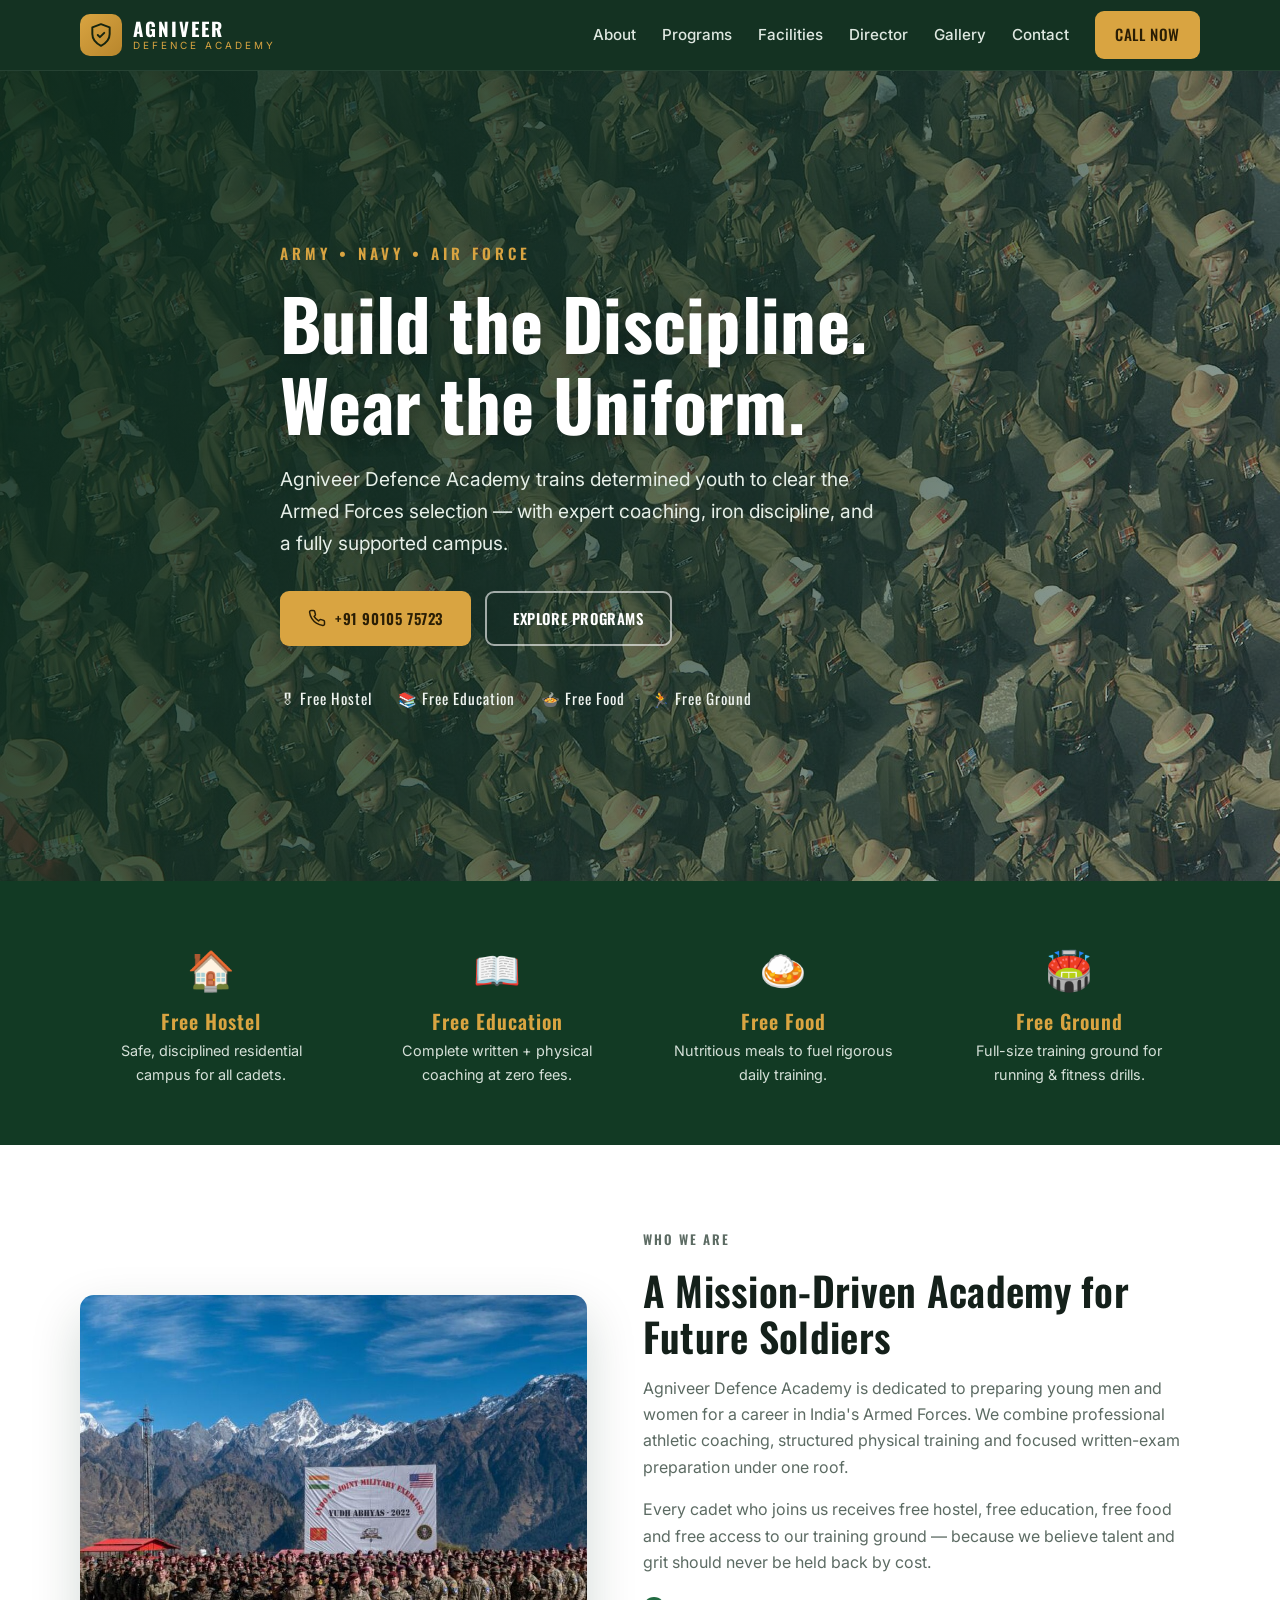
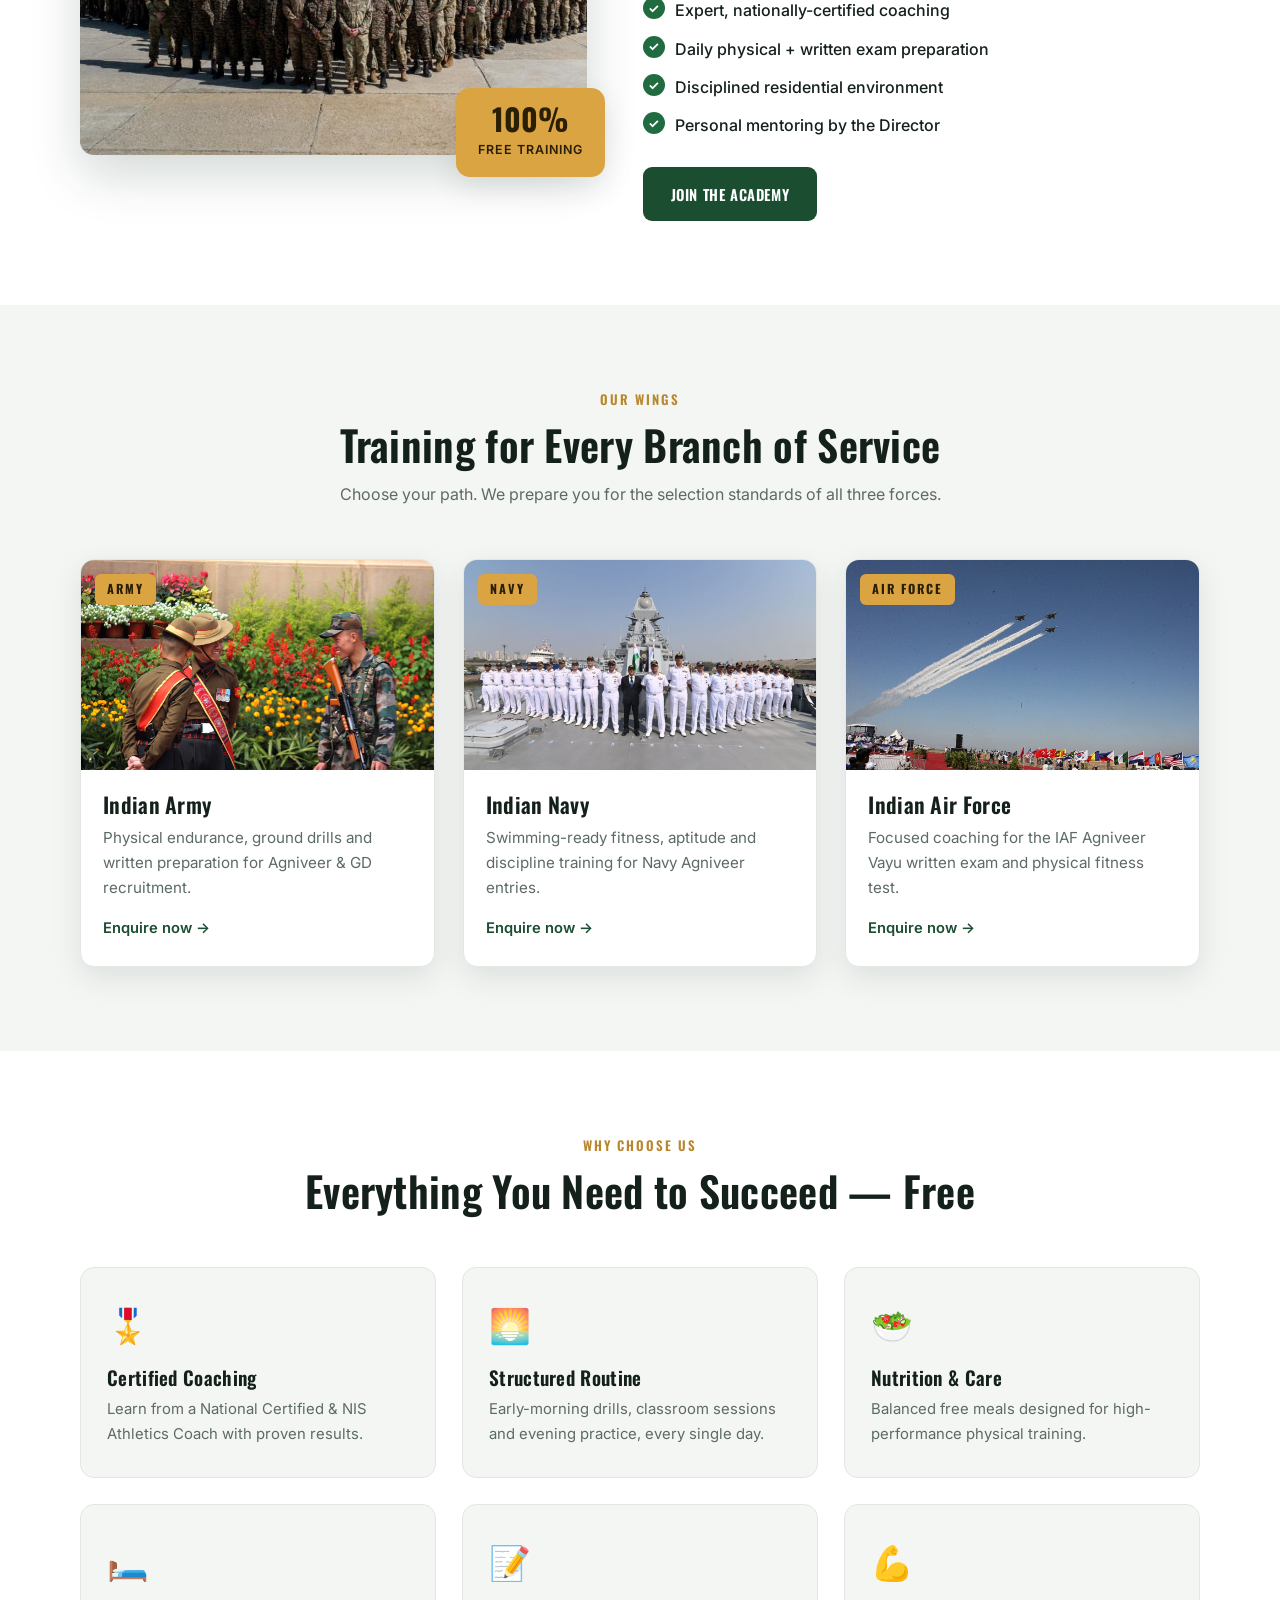
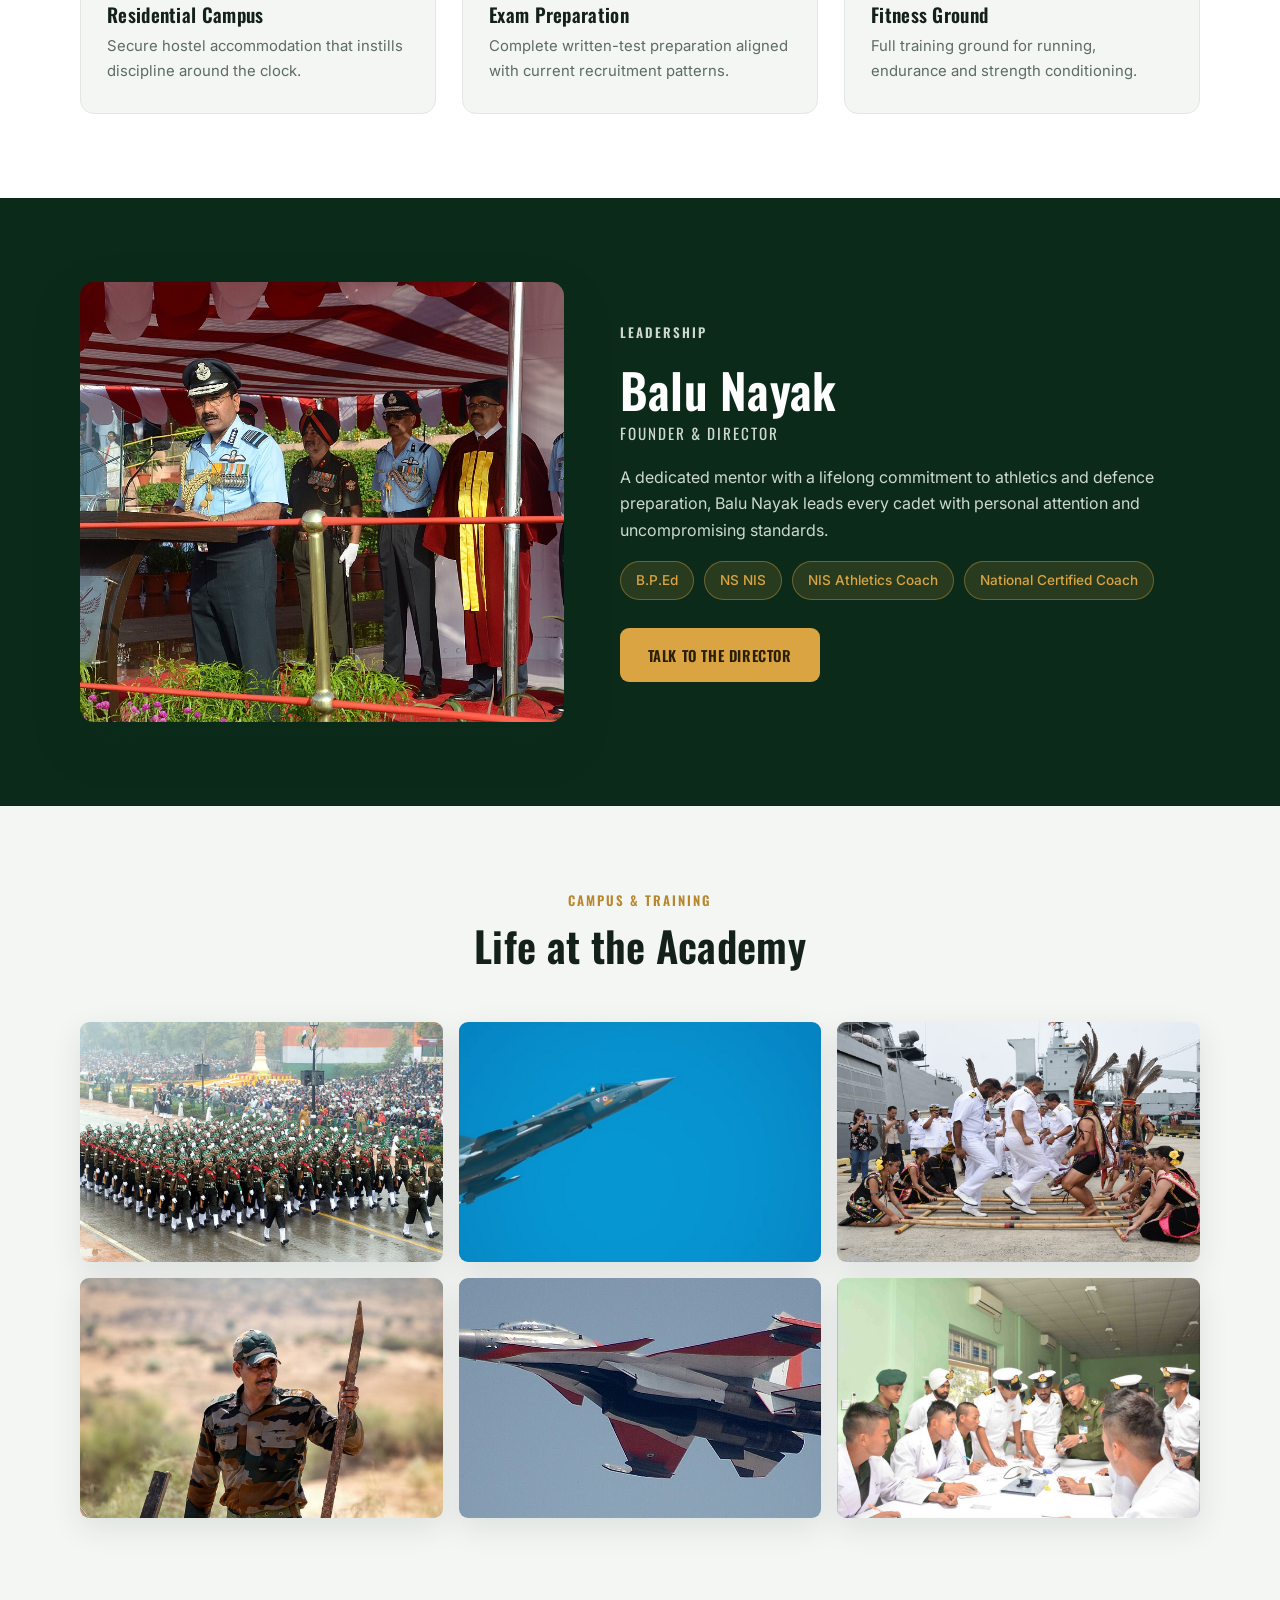
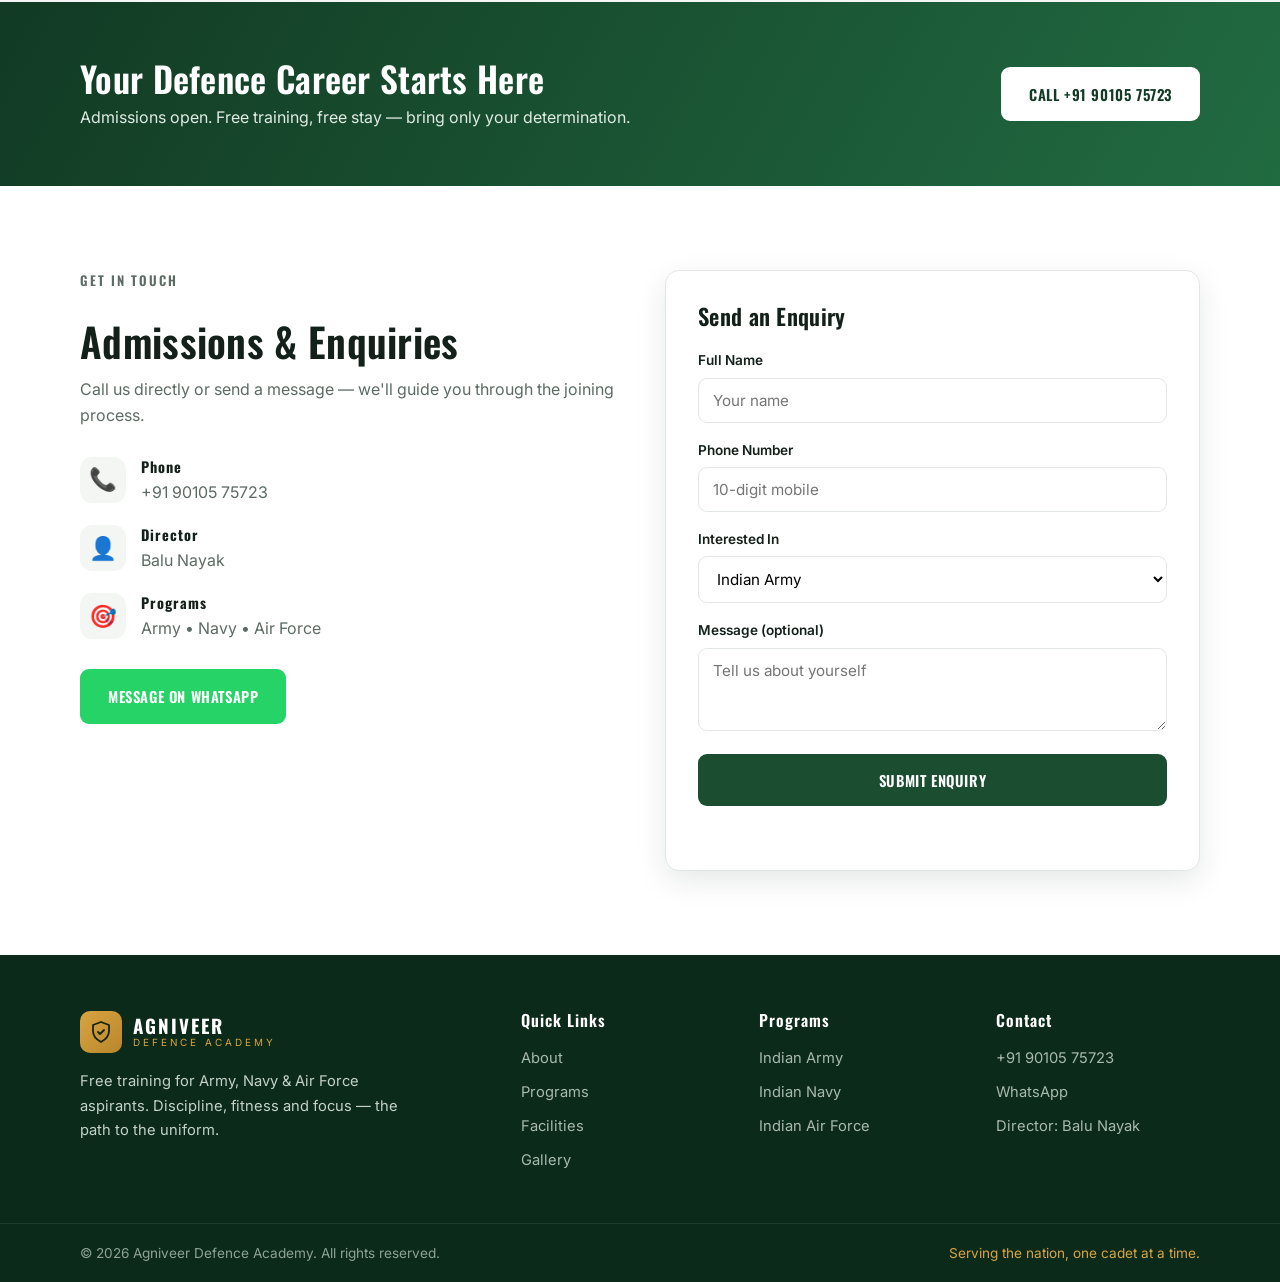
==== public/index.html @ 4fe963c6 "Configure Cloudflare Workers static assets Move site into public/ and add wrangler.jsonc so the Work" ====
<!DOCTYPE html>
<html lang="en">
<head>
  <meta charset="UTF-8" />
  <meta name="viewport" content="width=device-width, initial-scale=1.0" />
  <title>Agniveer Defence Academy | Army • Navy • Air Force Training</title>
  <meta name="description" content="Agniveer Defence Academy, led by Director Balu Nayak (B.P.Ed, NIS Athletics Coach). Free training for Army, Navy & Air Force with free hostel, free education, free food and free ground." />
  <meta name="theme-color" content="#0b2a1a" />
  <link rel="canonical" href="https://agniveersadda.com/" />

  <!-- Open Graph -->
  <meta property="og:title" content="Agniveer Defence Academy" />
  <meta property="og:description" content="Free training for Army, Navy & Air Force. Free hostel, education, food & ground." />
  <meta property="og:type" content="website" />
  <meta property="og:url" content="https://agniveersadda.com/" />
  <meta property="og:image" content="https://agniveersadda.com/images/hero.jpg" />

  <link rel="preconnect" href="https://fonts.googleapis.com" />
  <link rel="preconnect" href="https://fonts.gstatic.com" crossorigin />
  <link href="https://fonts.googleapis.com/css2?family=Oswald:wght@400;500;600;700&family=Inter:wght@400;500;600;700&display=swap" rel="stylesheet" />
  <link rel="stylesheet" href="css/styles.css" />
</head>
<body>

  <!-- ============ HEADER / NAV ============ -->
  <header class="site-header" id="top">
    <div class="container nav-wrap">
      <a href="#top" class="brand" aria-label="Agniveer Defence Academy home">
        <span class="brand-badge" aria-hidden="true">
          <svg viewBox="0 0 24 24" width="26" height="26" fill="none" stroke="currentColor" stroke-width="1.8" stroke-linecap="round" stroke-linejoin="round"><path d="M12 2 4 5v6c0 5 3.4 8.5 8 11 4.6-2.5 8-6 8-11V5l-8-3z"/><path d="m9 12 2 2 4-4"/></svg>
        </span>
        <span class="brand-text">
          <strong>AGNIVEER</strong>
          <small>DEFENCE ACADEMY</small>
        </span>
      </a>

      <nav class="main-nav" id="mainNav" aria-label="Primary">
        <a href="#about">About</a>
        <a href="#programs">Programs</a>
        <a href="#features">Facilities</a>
        <a href="#director">Director</a>
        <a href="#gallery">Gallery</a>
        <a href="#contact">Contact</a>
        <a href="tel:+919010575723" class="btn btn-call btn-sm">Call Now</a>
      </nav>

      <button class="nav-toggle" id="navToggle" aria-label="Open menu" aria-expanded="false" aria-controls="mainNav">
        <span></span><span></span><span></span>
      </button>
    </div>
  </header>

  <!-- ============ HERO ============ -->
  <section class="hero" id="hero">
    <div class="hero-overlay"></div>
    <div class="container hero-content">
      <p class="hero-eyebrow">Army • Navy • Air Force</p>
      <h1 class="hero-title">Build the Discipline.<br />Wear the Uniform.</h1>
      <p class="hero-sub">
        Agniveer Defence Academy trains determined youth to clear the Armed Forces
        selection — with expert coaching, iron discipline, and a fully supported campus.
      </p>

      <div class="hero-cta">
        <a href="tel:+919010575723" class="btn btn-call">
          <svg viewBox="0 0 24 24" width="18" height="18" fill="none" stroke="currentColor" stroke-width="2" stroke-linecap="round" stroke-linejoin="round"><path d="M22 16.92v3a2 2 0 0 1-2.18 2 19.79 19.79 0 0 1-8.63-3.07 19.5 19.5 0 0 1-6-6 19.79 19.79 0 0 1-3.07-8.67A2 2 0 0 1 4.11 2h3a2 2 0 0 1 2 1.72c.13.96.36 1.9.7 2.81a2 2 0 0 1-.45 2.11L8.09 9.91a16 16 0 0 0 6 6l1.27-1.27a2 2 0 0 1 2.11-.45c.9.34 1.85.57 2.81.7A2 2 0 0 1 22 16.92z"/></svg>
          +91 90105 75723
        </a>
        <a href="#programs" class="btn btn-ghost">Explore Programs</a>
      </div>

      <div class="hero-strip">
        <span>🎖 Free Hostel</span>
        <span>📚 Free Education</span>
        <span>🍲 Free Food</span>
        <span>🏃 Free Ground</span>
      </div>
    </div>
  </section>

  <!-- ============ FREE FEATURES BANNER ============ -->
  <section class="freebar" aria-label="Facilities provided free of cost">
    <div class="container freebar-grid">
      <div class="free-item">
        <div class="free-ico">🏠</div>
        <h3>Free Hostel</h3>
        <p>Safe, disciplined residential campus for all cadets.</p>
      </div>
      <div class="free-item">
        <div class="free-ico">📖</div>
        <h3>Free Education</h3>
        <p>Complete written + physical coaching at zero fees.</p>
      </div>
      <div class="free-item">
        <div class="free-ico">🍛</div>
        <h3>Free Food</h3>
        <p>Nutritious meals to fuel rigorous daily training.</p>
      </div>
      <div class="free-item">
        <div class="free-ico">🏟️</div>
        <h3>Free Ground</h3>
        <p>Full-size training ground for running & fitness drills.</p>
      </div>
    </div>
  </section>

  <!-- ============ ABOUT ============ -->
  <section class="section" id="about">
    <div class="container about-grid">
      <div class="about-media">
        <img
          src="images/about.jpg"
          alt="Soldiers standing together during a joint training exercise"
          loading="lazy" />
        <div class="about-badge">
          <strong>100%</strong>
          <span>Free Training</span>
        </div>
      </div>
      <div class="about-text">
        <p class="eyebrow">Who We Are</p>
        <h2>A Mission-Driven Academy for Future Soldiers</h2>
        <p>
          Agniveer Defence Academy is dedicated to preparing young men and women for a
          career in India's Armed Forces. We combine professional athletic coaching,
          structured physical training and focused written-exam preparation under one roof.
        </p>
        <p>
          Every cadet who joins us receives free hostel, free education, free food and free
          access to our training ground — because we believe talent and grit should never be
          held back by cost.
        </p>
        <ul class="check-list">
          <li>Expert, nationally-certified coaching</li>
          <li>Daily physical + written exam preparation</li>
          <li>Disciplined residential environment</li>
          <li>Personal mentoring by the Director</li>
        </ul>
        <a href="#contact" class="btn btn-primary">Join the Academy</a>
      </div>
    </div>
  </section>

  <!-- ============ PROGRAMS ============ -->
  <section class="section section-alt" id="programs">
    <div class="container">
      <div class="section-head">
        <p class="eyebrow">Our Wings</p>
        <h2>Training for Every Branch of Service</h2>
        <p class="section-lead">Choose your path. We prepare you for the selection standards of all three forces.</p>
      </div>

      <div class="program-grid">
        <article class="program-card">
          <div class="program-img">
            <img src="images/army.jpg" alt="Indian Army soldiers at India Gate" loading="lazy" />
            <span class="program-tag">ARMY</span>
          </div>
          <div class="program-body">
            <h3>Indian Army</h3>
            <p>Physical endurance, ground drills and written preparation for Agniveer & GD recruitment.</p>
            <a href="#contact" class="link-arrow">Enquire now →</a>
          </div>
        </article>

        <article class="program-card">
          <div class="program-img">
            <img src="images/navy.jpg" alt="Indian Navy warship INS Mormugao" loading="lazy" />
            <span class="program-tag">NAVY</span>
          </div>
          <div class="program-body">
            <h3>Indian Navy</h3>
            <p>Swimming-ready fitness, aptitude and discipline training for Navy Agniveer entries.</p>
            <a href="#contact" class="link-arrow">Enquire now →</a>
          </div>
        </article>

        <article class="program-card">
          <div class="program-img">
            <img src="images/airforce.jpg" alt="Indian Air Force Su-30MKI fighter jet" loading="lazy" />
            <span class="program-tag">AIR FORCE</span>
          </div>
          <div class="program-body">
            <h3>Indian Air Force</h3>
            <p>Focused coaching for the IAF Agniveer Vayu written exam and physical fitness test.</p>
            <a href="#contact" class="link-arrow">Enquire now →</a>
          </div>
        </article>
      </div>
    </div>
  </section>

  <!-- ============ FEATURES / WHY US ============ -->
  <section class="section" id="features">
    <div class="container">
      <div class="section-head">
        <p class="eyebrow">Why Choose Us</p>
        <h2>Everything You Need to Succeed — Free</h2>
      </div>

      <div class="feature-grid">
        <div class="feature">
          <div class="feature-ico">🎖️</div>
          <h3>Certified Coaching</h3>
          <p>Learn from a National Certified & NIS Athletics Coach with proven results.</p>
        </div>
        <div class="feature">
          <div class="feature-ico">🌅</div>
          <h3>Structured Routine</h3>
          <p>Early-morning drills, classroom sessions and evening practice, every single day.</p>
        </div>
        <div class="feature">
          <div class="feature-ico">🥗</div>
          <h3>Nutrition & Care</h3>
          <p>Balanced free meals designed for high-performance physical training.</p>
        </div>
        <div class="feature">
          <div class="feature-ico">🛏️</div>
          <h3>Residential Campus</h3>
          <p>Secure hostel accommodation that instills discipline around the clock.</p>
        </div>
        <div class="feature">
          <div class="feature-ico">📝</div>
          <h3>Exam Preparation</h3>
          <p>Complete written-test preparation aligned with current recruitment patterns.</p>
        </div>
        <div class="feature">
          <div class="feature-ico">💪</div>
          <h3>Fitness Ground</h3>
          <p>Full training ground for running, endurance and strength conditioning.</p>
        </div>
      </div>
    </div>
  </section>

  <!-- ============ DIRECTOR ============ -->
  <section class="section section-dark" id="director">
    <div class="container director-grid">
      <div class="director-media">
        <img src="images/director.jpg" alt="Passing out parade at the National Defence Academy" loading="lazy" />
      </div>
      <div class="director-text">
        <p class="eyebrow eyebrow-light">Leadership</p>
        <h2>Balu Nayak</h2>
        <p class="director-role">Founder &amp; Director</p>
        <p>
          A dedicated mentor with a lifelong commitment to athletics and defence
          preparation, Balu Nayak leads every cadet with personal attention and
          uncompromising standards.
        </p>
        <div class="qual-tags">
          <span>B.P.Ed</span>
          <span>NS NIS</span>
          <span>NIS Athletics Coach</span>
          <span>National Certified Coach</span>
        </div>
        <a href="tel:+919010575723" class="btn btn-call">Talk to the Director</a>
      </div>
    </div>
  </section>

  <!-- ============ GALLERY ============ -->
  <section class="section section-alt" id="gallery">
    <div class="container">
      <div class="section-head">
        <p class="eyebrow">Campus &amp; Training</p>
        <h2>Life at the Academy</h2>
      </div>
      <div class="gallery-grid">
        <img src="images/g1.jpg" alt="Republic Day parade marching contingent" loading="lazy" />
        <img src="images/g2.jpg" alt="HAL Tejas fighter aircraft in flight" loading="lazy" />
        <img src="images/g3.jpg" alt="Indian Navy ships at sea" loading="lazy" />
        <img src="images/g4.jpg" alt="Soldiers during a joint aviation training exercise" loading="lazy" />
        <img src="images/g5.jpg" alt="Su-30 MKI performing at an air show" loading="lazy" />
        <img src="images/g6.jpg" alt="Cadets of the Indian Naval Academy" loading="lazy" />
      </div>
    </div>
  </section>

  <!-- ============ CTA STRIP ============ -->
  <section class="cta-strip">
    <div class="container cta-inner">
      <div>
        <h2>Your Defence Career Starts Here</h2>
        <p>Admissions open. Free training, free stay — bring only your determination.</p>
      </div>
      <a href="tel:+919010575723" class="btn btn-light">Call +91 90105 75723</a>
    </div>
  </section>

  <!-- ============ CONTACT ============ -->
  <section class="section" id="contact">
    <div class="container contact-grid">
      <div class="contact-info">
        <p class="eyebrow">Get in Touch</p>
        <h2>Admissions &amp; Enquiries</h2>
        <p>Call us directly or send a message — we'll guide you through the joining process.</p>

        <ul class="contact-list">
          <li>
            <span class="ci-ico" aria-hidden="true">📞</span>
            <div>
              <strong>Phone</strong>
              <a href="tel:+919010575723">+91 90105 75723</a>
            </div>
          </li>
          <li>
            <span class="ci-ico" aria-hidden="true">👤</span>
            <div>
              <strong>Director</strong>
              <span>Balu Nayak</span>
            </div>
          </li>
          <li>
            <span class="ci-ico" aria-hidden="true">🎯</span>
            <div>
              <strong>Programs</strong>
              <span>Army &bull; Navy &bull; Air Force</span>
            </div>
          </li>
        </ul>

        <a href="https://wa.me/919010575723" class="btn btn-whatsapp" target="_blank" rel="noopener">
          Message on WhatsApp
        </a>
      </div>

      <form class="contact-form" id="enquiryForm" novalidate>
        <h3>Send an Enquiry</h3>
        <div class="field">
          <label for="name">Full Name</label>
          <input type="text" id="name" name="name" placeholder="Your name" required />
        </div>
        <div class="field">
          <label for="phone">Phone Number</label>
          <input type="tel" id="phone" name="phone" placeholder="10-digit mobile" required />
        </div>
        <div class="field">
          <label for="branch">Interested In</label>
          <select id="branch" name="branch">
            <option value="Army">Indian Army</option>
            <option value="Navy">Indian Navy</option>
            <option value="Air Force">Indian Air Force</option>
            <option value="Not sure">Not sure yet</option>
          </select>
        </div>
        <div class="field">
          <label for="message">Message (optional)</label>
          <textarea id="message" name="message" rows="3" placeholder="Tell us about yourself"></textarea>
        </div>
        <button type="submit" class="btn btn-primary btn-block">Submit Enquiry</button>
        <p class="form-note" id="formNote" role="status"></p>
      </form>
    </div>
  </section>

  <!-- ============ FOOTER ============ -->
  <footer class="site-footer">
    <div class="container footer-grid">
      <div class="footer-brand">
        <div class="brand">
          <span class="brand-badge" aria-hidden="true">
            <svg viewBox="0 0 24 24" width="24" height="24" fill="none" stroke="currentColor" stroke-width="1.8" stroke-linecap="round" stroke-linejoin="round"><path d="M12 2 4 5v6c0 5 3.4 8.5 8 11 4.6-2.5 8-6 8-11V5l-8-3z"/><path d="m9 12 2 2 4-4"/></svg>
          </span>
          <span class="brand-text">
            <strong>AGNIVEER</strong>
            <small>DEFENCE ACADEMY</small>
          </span>
        </div>
        <p>Free training for Army, Navy &amp; Air Force aspirants. Discipline, fitness and focus — the path to the uniform.</p>
      </div>

      <div class="footer-col">
        <h4>Quick Links</h4>
        <a href="#about">About</a>
        <a href="#programs">Programs</a>
        <a href="#features">Facilities</a>
        <a href="#gallery">Gallery</a>
      </div>

      <div class="footer-col">
        <h4>Programs</h4>
        <a href="#programs">Indian Army</a>
        <a href="#programs">Indian Navy</a>
        <a href="#programs">Indian Air Force</a>
      </div>

      <div class="footer-col">
        <h4>Contact</h4>
        <a href="tel:+919010575723">+91 90105 75723</a>
        <a href="https://wa.me/919010575723" target="_blank" rel="noopener">WhatsApp</a>
        <span>Director: Balu Nayak</span>
      </div>
    </div>
    <div class="footer-bottom">
      <div class="container">
        <p>&copy; <span id="year"></span> Agniveer Defence Academy. All rights reserved.</p>
        <p class="footer-credit">Serving the nation, one cadet at a time.</p>
      </div>
    </div>
  </footer>

  <!-- Floating call button (mobile) -->
  <a href="tel:+919010575723" class="fab-call" aria-label="Call the academy">
    <svg viewBox="0 0 24 24" width="24" height="24" fill="none" stroke="currentColor" stroke-width="2" stroke-linecap="round" stroke-linejoin="round"><path d="M22 16.92v3a2 2 0 0 1-2.18 2 19.79 19.79 0 0 1-8.63-3.07 19.5 19.5 0 0 1-6-6 19.79 19.79 0 0 1-3.07-8.67A2 2 0 0 1 4.11 2h3a2 2 0 0 1 2 1.72c.13.96.36 1.9.7 2.81a2 2 0 0 1-.45 2.11L8.09 9.91a16 16 0 0 0 6 6l1.27-1.27a2 2 0 0 1 2.11-.45c.9.34 1.85.57 2.81.7A2 2 0 0 1 22 16.92z"/></svg>
  </a>

  <script src="js/main.js"></script>
</body>
</html>
---- public/css/styles.css ----
/* ===================================================================
   Agniveer Defence Academy — Stylesheet
   Palette: military green, deep navy, gold accent
   =================================================================== */

:root {
  --green-900: #0b2a1a;
  --green-800: #123a24;
  --green-700: #1b4d31;
  --green-600: #216b41;
  --gold: #d9a441;
  --gold-dark: #b8862c;
  --ink: #14201a;
  --muted: #5c6b63;
  --bg: #ffffff;
  --bg-alt: #f4f6f4;
  --line: #e2e7e3;
  --white: #ffffff;
  --whatsapp: #25d366;
  --radius: 14px;
  --radius-sm: 9px;
  --shadow: 0 10px 30px rgba(11, 42, 26, 0.10);
  --shadow-lg: 0 20px 50px rgba(11, 42, 26, 0.18);
  --maxw: 1160px;
  --font-head: "Oswald", "Arial Narrow", sans-serif;
  --font-body: "Inter", system-ui, -apple-system, sans-serif;
}

* { margin: 0; padding: 0; box-sizing: border-box; }

html { scroll-behavior: smooth; scroll-padding-top: 78px; }

body {
  font-family: var(--font-body);
  color: var(--ink);
  background: var(--bg);
  line-height: 1.65;
  -webkit-font-smoothing: antialiased;
}

img { max-width: 100%; display: block; }
a { text-decoration: none; color: inherit; }
ul { list-style: none; }

.container {
  width: 100%;
  max-width: var(--maxw);
  margin: 0 auto;
  padding: 0 20px;
}

h1, h2, h3, h4 { font-family: var(--font-head); font-weight: 600; line-height: 1.15; letter-spacing: .3px; }

.eyebrow {
  font-family: var(--font-head);
  text-transform: uppercase;
  letter-spacing: 2px;
  font-size: .82rem;
  font-weight: 600;
  color: var(--gold-dark);
  margin-bottom: 10px;
}
.eyebrow-light { color: var(--gold); }

.section { padding: 84px 0; }
.section-alt { background: var(--bg-alt); }
.section-dark { background: var(--green-900); color: #e8efe9; }

.section-head { text-align: center; max-width: 680px; margin: 0 auto 52px; }
.section-head h2 { font-size: clamp(1.8rem, 4vw, 2.6rem); }
.section-lead { color: var(--muted); margin-top: 12px; }

/* ---------- Buttons ---------- */
.btn {
  display: inline-flex;
  align-items: center;
  gap: 9px;
  font-family: var(--font-head);
  font-weight: 600;
  letter-spacing: .6px;
  text-transform: uppercase;
  font-size: .92rem;
  padding: 13px 26px;
  border-radius: var(--radius-sm);
  border: 2px solid transparent;
  cursor: pointer;
  transition: transform .15s ease, box-shadow .2s ease, background .2s ease, color .2s ease;
}
.btn:hover { transform: translateY(-2px); }
.btn-sm { padding: 9px 18px; font-size: .82rem; }
.btn-block { width: 100%; justify-content: center; }

.btn-primary { background: var(--green-700); color: #fff; }
.btn-primary:hover { background: var(--green-800); box-shadow: var(--shadow); }

.btn-call { background: var(--gold); color: #2a1e05; }
.btn-call:hover { background: var(--gold-dark); color: #fff; box-shadow: var(--shadow); }

.btn-ghost { background: transparent; color: #fff; border-color: rgba(255,255,255,.6); }
.btn-ghost:hover { background: rgba(255,255,255,.12); border-color: #fff; }

.btn-light { background: #fff; color: var(--green-800); }
.btn-light:hover { box-shadow: var(--shadow-lg); }

.btn-whatsapp { background: var(--whatsapp); color: #fff; }
.btn-whatsapp:hover { background: #1eb857; box-shadow: var(--shadow); }

/* ---------- Header / Nav ---------- */
.site-header {
  position: sticky; top: 0; z-index: 100;
  background: rgba(11, 42, 26, .96);
  backdrop-filter: blur(8px);
  border-bottom: 1px solid rgba(255,255,255,.08);
}
.nav-wrap { display: flex; align-items: center; justify-content: space-between; height: 70px; }

.brand { display: flex; align-items: center; gap: 11px; color: #fff; }
.brand-badge {
  display: grid; place-items: center;
  width: 42px; height: 42px; border-radius: 10px;
  background: linear-gradient(135deg, var(--gold), var(--gold-dark));
  color: #16240f;
}
.brand-text { display: flex; flex-direction: column; line-height: 1; }
.brand-text strong { font-family: var(--font-head); font-size: 1.18rem; letter-spacing: 2px; }
.brand-text small { font-size: .62rem; letter-spacing: 3px; color: var(--gold); margin-top: 3px; }

.main-nav { display: flex; align-items: center; gap: 26px; }
.main-nav a { color: #dfe8e1; font-size: .95rem; font-weight: 500; transition: color .2s; }
.main-nav a:hover { color: var(--gold); }
.main-nav a.btn { color: #2a1e05; }
.main-nav a.btn:hover { color: #fff; }

.nav-toggle { display: none; flex-direction: column; gap: 5px; background: none; border: 0; cursor: pointer; padding: 8px; }
.nav-toggle span { width: 26px; height: 3px; background: #fff; border-radius: 3px; transition: .3s; }
.nav-toggle[aria-expanded="true"] span:nth-child(1) { transform: translateY(8px) rotate(45deg); }
.nav-toggle[aria-expanded="true"] span:nth-child(2) { opacity: 0; }
.nav-toggle[aria-expanded="true"] span:nth-child(3) { transform: translateY(-8px) rotate(-45deg); }

/* ---------- Hero ---------- */
.hero {
  position: relative;
  min-height: 90vh;
  display: flex;
  align-items: center;
  background: url("../images/hero.jpg") center/cover no-repeat;
  color: #fff;
}
.hero-overlay {
  position: absolute; inset: 0;
  background: linear-gradient(120deg, rgba(11,42,26,.92) 0%, rgba(11,42,26,.72) 45%, rgba(11,42,26,.35) 100%);
}
.hero-content { position: relative; z-index: 2; max-width: 760px; padding: 60px 20px; }
.hero-eyebrow {
  font-family: var(--font-head); text-transform: uppercase; letter-spacing: 4px;
  color: var(--gold); font-weight: 600; margin-bottom: 16px; font-size: .95rem;
}
.hero-title { font-size: clamp(2.4rem, 6vw, 4.4rem); font-weight: 700; text-shadow: 0 2px 20px rgba(0,0,0,.3); }
.hero-sub { font-size: clamp(1rem, 2vw, 1.2rem); max-width: 600px; margin: 20px 0 32px; color: #e6efe8; }
.hero-cta { display: flex; flex-wrap: wrap; gap: 14px; margin-bottom: 40px; }
.hero-strip { display: flex; flex-wrap: wrap; gap: 12px 26px; font-family: var(--font-head); letter-spacing: 1px; font-size: .95rem; color: #f0f5f1; }
.hero-strip span { display: inline-flex; align-items: center; gap: 6px; }

/* ---------- Free features bar ---------- */
.freebar { background: var(--green-800); color: #fff; padding: 46px 0; }
.freebar-grid { display: grid; grid-template-columns: repeat(4, 1fr); gap: 24px; }
.free-item { text-align: center; padding: 12px; }
.free-ico { font-size: 2.4rem; margin-bottom: 8px; }
.free-item h3 { font-size: 1.25rem; color: var(--gold); margin-bottom: 6px; letter-spacing: 1px; }
.free-item p { font-size: .9rem; color: #d5e0d8; }

/* ---------- About ---------- */
.about-grid { display: grid; grid-template-columns: 1fr 1.1fr; gap: 56px; align-items: center; }
.about-media { position: relative; }
.about-media img { border-radius: var(--radius); box-shadow: var(--shadow-lg); height: 460px; width: 100%; object-fit: cover; }
.about-badge {
  position: absolute; bottom: -22px; right: -18px;
  background: var(--gold); color: #2a1e05;
  border-radius: var(--radius); padding: 16px 22px; text-align: center;
  box-shadow: var(--shadow);
}
.about-badge strong { font-family: var(--font-head); font-size: 1.9rem; display: block; line-height: 1; }
.about-badge span { font-size: .78rem; text-transform: uppercase; letter-spacing: 1px; font-weight: 600; }
.about-text h2 { font-size: clamp(1.8rem, 4vw, 2.5rem); margin-bottom: 16px; }
.about-text p { color: var(--muted); margin-bottom: 16px; }
.check-list { margin: 22px 0 28px; display: grid; gap: 12px; }
.check-list li { position: relative; padding-left: 32px; font-weight: 500; color: var(--ink); }
.check-list li::before {
  content: "✓"; position: absolute; left: 0; top: 0;
  width: 22px; height: 22px; border-radius: 50%;
  background: var(--green-600); color: #fff; font-size: .8rem;
  display: grid; place-items: center; font-weight: 700;
}

/* ---------- Programs ---------- */
.program-grid { display: grid; grid-template-columns: repeat(3, 1fr); gap: 28px; }
.program-card {
  background: #fff; border-radius: var(--radius); overflow: hidden;
  box-shadow: var(--shadow); border: 1px solid var(--line);
  transition: transform .2s ease, box-shadow .2s ease;
}
.program-card:hover { transform: translateY(-6px); box-shadow: var(--shadow-lg); }
.program-img { position: relative; height: 210px; overflow: hidden; }
.program-img img { width: 100%; height: 100%; object-fit: cover; transition: transform .5s ease; }
.program-card:hover .program-img img { transform: scale(1.07); }
.program-tag {
  position: absolute; top: 14px; left: 14px;
  background: var(--gold); color: #2a1e05;
  font-family: var(--font-head); font-weight: 700; letter-spacing: 2px;
  font-size: .78rem; padding: 5px 12px; border-radius: 6px;
}
.program-body { padding: 22px 22px 26px; }
.program-body h3 { font-size: 1.35rem; margin-bottom: 8px; }
.program-body p { color: var(--muted); font-size: .95rem; margin-bottom: 14px; }
.link-arrow { color: var(--green-700); font-weight: 600; font-size: .92rem; }
.link-arrow:hover { color: var(--gold-dark); }

/* ---------- Features ---------- */
.feature-grid { display: grid; grid-template-columns: repeat(3, 1fr); gap: 26px; }
.feature {
  background: var(--bg-alt); border: 1px solid var(--line);
  border-radius: var(--radius); padding: 30px 26px;
  transition: transform .2s ease, box-shadow .2s ease;
}
.feature:hover { transform: translateY(-4px); box-shadow: var(--shadow); background: #fff; }
.feature-ico { font-size: 2.1rem; margin-bottom: 14px; }
.feature h3 { font-size: 1.2rem; margin-bottom: 8px; }
.feature p { color: var(--muted); font-size: .93rem; }

/* ---------- Director ---------- */
.director-grid { display: grid; grid-template-columns: 1fr 1.2fr; gap: 56px; align-items: center; }
.director-media img { border-radius: var(--radius); height: 440px; width: 100%; object-fit: cover; box-shadow: var(--shadow-lg); }
.director-text h2 { font-size: clamp(2rem, 5vw, 3rem); color: #fff; }
.director-role { color: var(--gold); font-family: var(--font-head); letter-spacing: 2px; text-transform: uppercase; margin: 4px 0 18px; font-size: .95rem; }
.director-text p { color: #cdd9d0; margin-bottom: 18px; }
.qual-tags { display: flex; flex-wrap: wrap; gap: 10px; margin-bottom: 28px; }
.qual-tags span {
  background: rgba(217,164,65,.14); color: var(--gold);
  border: 1px solid rgba(217,164,65,.4);
  padding: 7px 15px; border-radius: 30px; font-size: .85rem; font-weight: 500;
}

/* ---------- Gallery ---------- */
.gallery-grid { display: grid; grid-template-columns: repeat(3, 1fr); gap: 16px; }
.gallery-grid img {
  width: 100%; height: 240px; object-fit: cover;
  border-radius: var(--radius-sm); box-shadow: var(--shadow);
  transition: transform .3s ease, filter .3s ease; filter: saturate(.95);
}
.gallery-grid img:hover { transform: scale(1.02); filter: saturate(1.1); }

/* ---------- CTA strip ---------- */
.cta-strip { background: linear-gradient(120deg, var(--green-800), var(--green-600)); color: #fff; padding: 56px 0; }
.cta-inner { display: flex; align-items: center; justify-content: space-between; gap: 30px; flex-wrap: wrap; }
.cta-inner h2 { font-size: clamp(1.6rem, 3.5vw, 2.2rem); }
.cta-inner p { color: #e0ebe3; margin-top: 6px; }

/* ---------- Contact ---------- */
.contact-grid { display: grid; grid-template-columns: 1fr 1fr; gap: 50px; align-items: start; }
.contact-info h2 { font-size: clamp(1.8rem, 4vw, 2.5rem); margin-bottom: 12px; }
.contact-info > p { color: var(--muted); margin-bottom: 26px; }
.contact-list { display: grid; gap: 18px; margin-bottom: 28px; }
.contact-list li { display: flex; align-items: center; gap: 15px; }
.ci-ico { font-size: 1.4rem; width: 46px; height: 46px; display: grid; place-items: center; background: var(--bg-alt); border-radius: 12px; }
.contact-list strong { display: block; font-family: var(--font-head); letter-spacing: 1px; font-size: .9rem; }
.contact-list a, .contact-list span { color: var(--muted); }
.contact-list a:hover { color: var(--green-700); }

.contact-form {
  background: #fff; border: 1px solid var(--line);
  border-radius: var(--radius); padding: 32px; box-shadow: var(--shadow);
}
.contact-form h3 { font-size: 1.4rem; margin-bottom: 20px; }
.field { margin-bottom: 16px; }
.field label { display: block; font-size: .85rem; font-weight: 600; margin-bottom: 6px; color: var(--ink); }
.field input, .field select, .field textarea {
  width: 100%; padding: 12px 14px; border: 1.5px solid var(--line);
  border-radius: var(--radius-sm); font-family: var(--font-body); font-size: .95rem;
  transition: border-color .2s, box-shadow .2s; background: #fff;
}
.field input:focus, .field select:focus, .field textarea:focus {
  outline: none; border-color: var(--green-600); box-shadow: 0 0 0 3px rgba(33,107,65,.12);
}
.field textarea { resize: vertical; }
.form-note { margin-top: 12px; font-size: .9rem; font-weight: 600; text-align: center; min-height: 20px; }
.form-note.ok { color: var(--green-600); }
.form-note.err { color: #c0392b; }

/* ---------- Footer ---------- */
.site-footer { background: var(--green-900); color: #c4d1c8; }
.footer-grid { display: grid; grid-template-columns: 2fr 1fr 1fr 1fr; gap: 34px; padding: 56px 20px 40px; }
.footer-brand .brand { margin-bottom: 16px; }
.footer-brand p { font-size: .92rem; max-width: 320px; }
.footer-col h4 { color: #fff; font-size: 1rem; letter-spacing: 1px; margin-bottom: 16px; }
.footer-col a, .footer-col span { display: block; color: #a9b9ae; font-size: .92rem; margin-bottom: 10px; transition: color .2s; }
.footer-col a:hover { color: var(--gold); }
.footer-bottom { border-top: 1px solid rgba(255,255,255,.08); padding: 18px 0; }
.footer-bottom .container { display: flex; justify-content: space-between; flex-wrap: wrap; gap: 8px; }
.footer-bottom p { font-size: .85rem; color: #8ea294; }
.footer-credit { color: var(--gold) !important; }

/* ---------- Floating call button ---------- */
.fab-call {
  position: fixed; right: 18px; bottom: 18px; z-index: 90;
  width: 56px; height: 56px; border-radius: 50%;
  background: var(--gold); color: #2a1e05;
  display: none; place-items: center;
  box-shadow: var(--shadow-lg);
  animation: pulse 2s infinite;
}
@keyframes pulse {
  0% { box-shadow: 0 0 0 0 rgba(217,164,65,.6); }
  70% { box-shadow: 0 0 0 14px rgba(217,164,65,0); }
  100% { box-shadow: 0 0 0 0 rgba(217,164,65,0); }
}

/* ---------- Reveal animation ---------- */
.reveal { opacity: 0; transform: translateY(26px); transition: opacity .6s ease, transform .6s ease; }
.reveal.visible { opacity: 1; transform: none; }

/* ===================================================================
   Responsive
   =================================================================== */
@media (max-width: 960px) {
  .about-grid, .director-grid, .contact-grid { grid-template-columns: 1fr; gap: 40px; }
  .about-media img, .director-media img { height: 360px; }
  .program-grid, .feature-grid { grid-template-columns: repeat(2, 1fr); }
  .freebar-grid { grid-template-columns: repeat(2, 1fr); }
  .footer-grid { grid-template-columns: 1fr 1fr; }
  .about-badge { right: 14px; }
}

@media (max-width: 720px) {
  .section { padding: 60px 0; }
  .main-nav {
    position: fixed; top: 70px; right: 0;
    width: min(78vw, 300px); height: calc(100vh - 70px);
    background: var(--green-900); flex-direction: column; align-items: flex-start;
    gap: 4px; padding: 24px; transform: translateX(100%);
    transition: transform .3s ease; box-shadow: -10px 0 30px rgba(0,0,0,.3);
  }
  .main-nav.open { transform: translateX(0); }
  .main-nav a { width: 100%; padding: 12px 4px; border-bottom: 1px solid rgba(255,255,255,.07); font-size: 1.05rem; }
  .main-nav a.btn { margin-top: 10px; justify-content: center; border-bottom: 0; }
  .nav-toggle { display: flex; }
  .fab-call { display: grid; }
  .gallery-grid { grid-template-columns: repeat(2, 1fr); }
  .gallery-grid img { height: 180px; }
  .cta-inner { flex-direction: column; align-items: flex-start; text-align: left; }
}

@media (max-width: 480px) {
  .program-grid, .feature-grid, .freebar-grid, .footer-grid { grid-template-columns: 1fr; }
  .hero { min-height: 82vh; }
  .about-badge { position: static; display: inline-block; margin-top: 16px; }
}
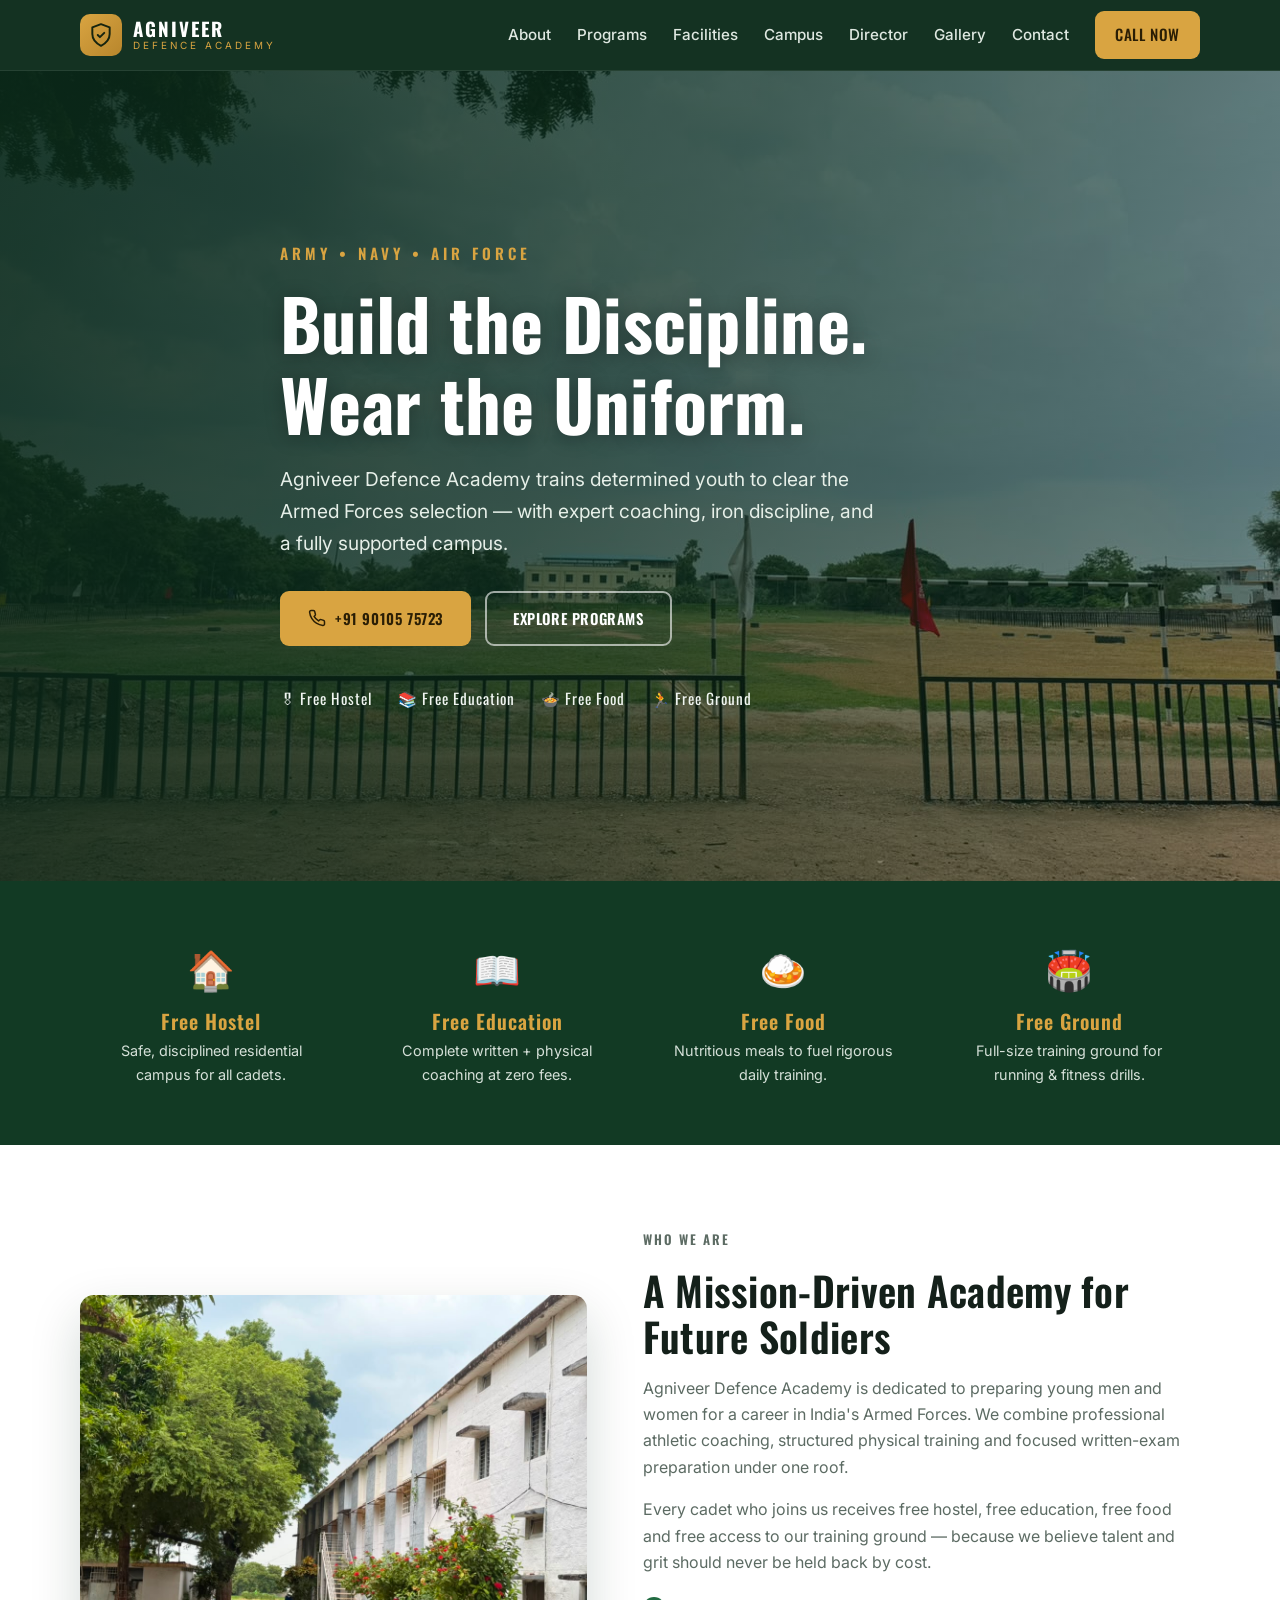
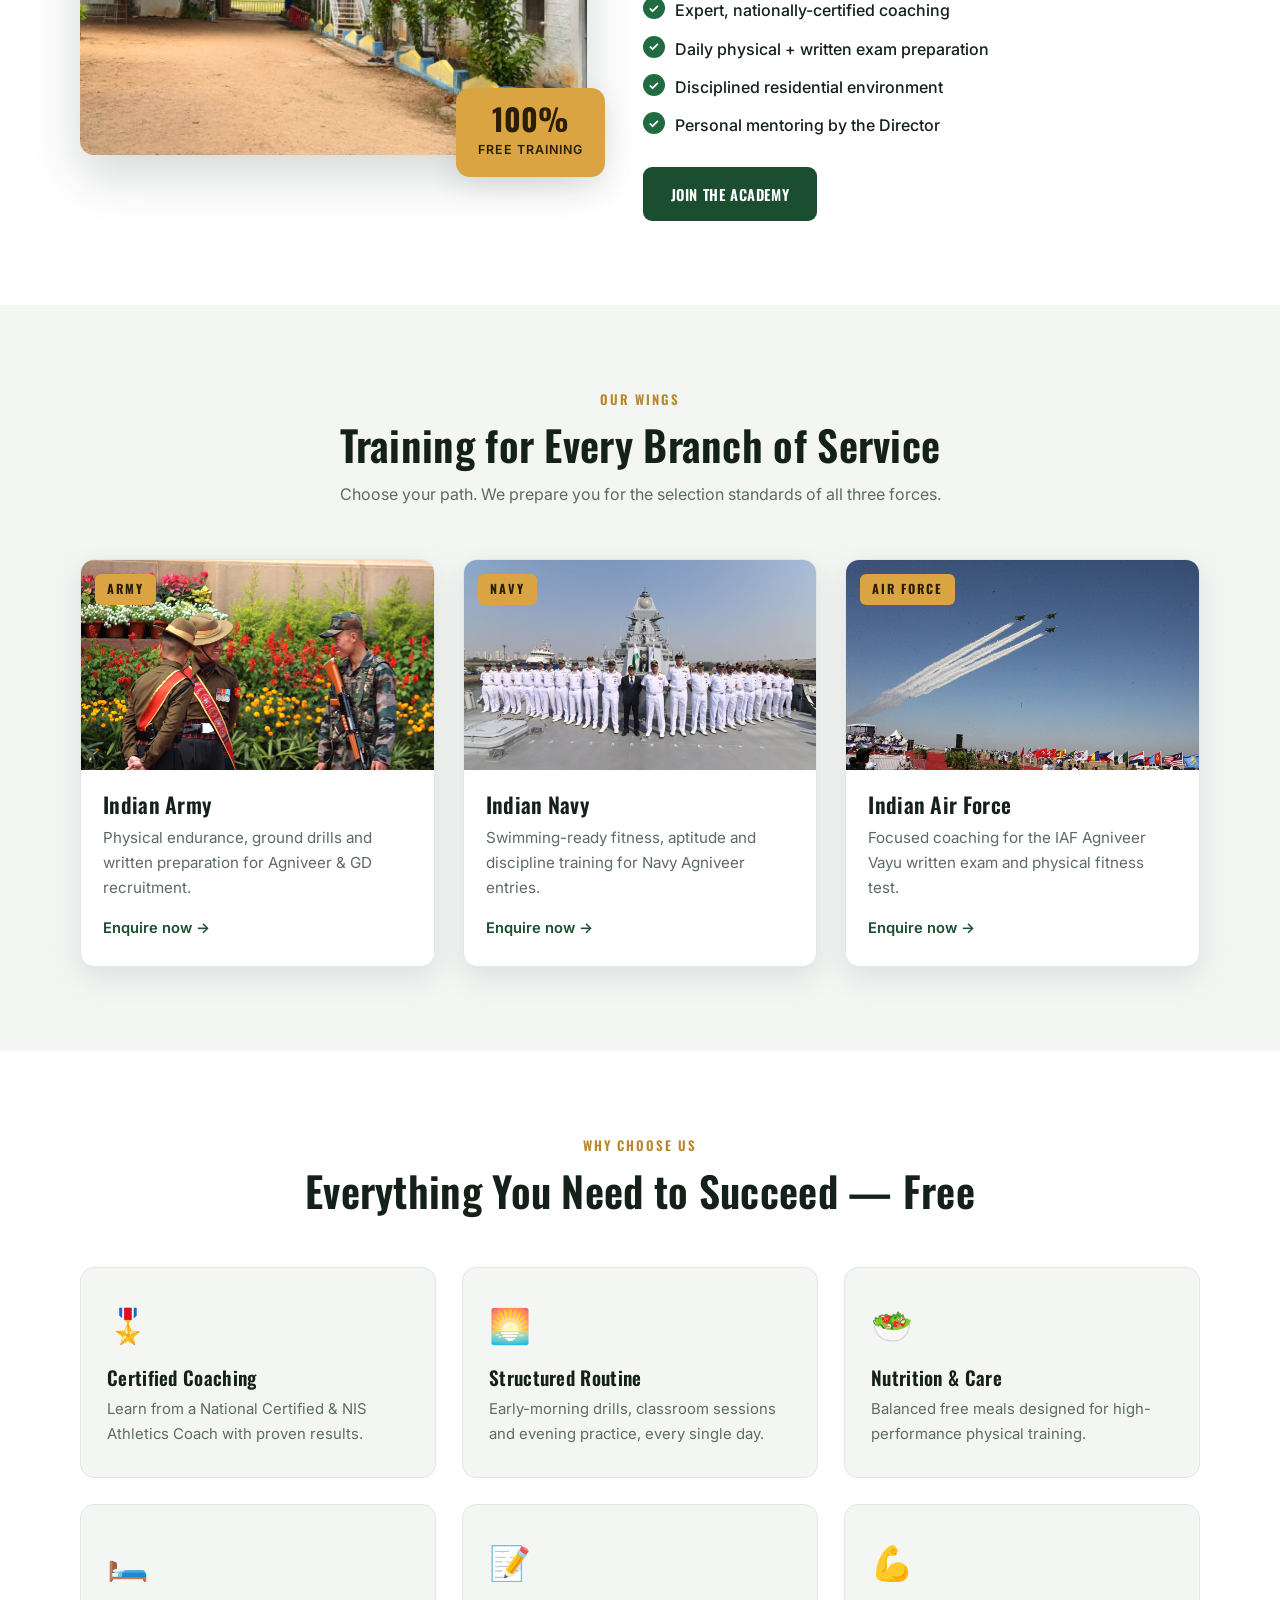
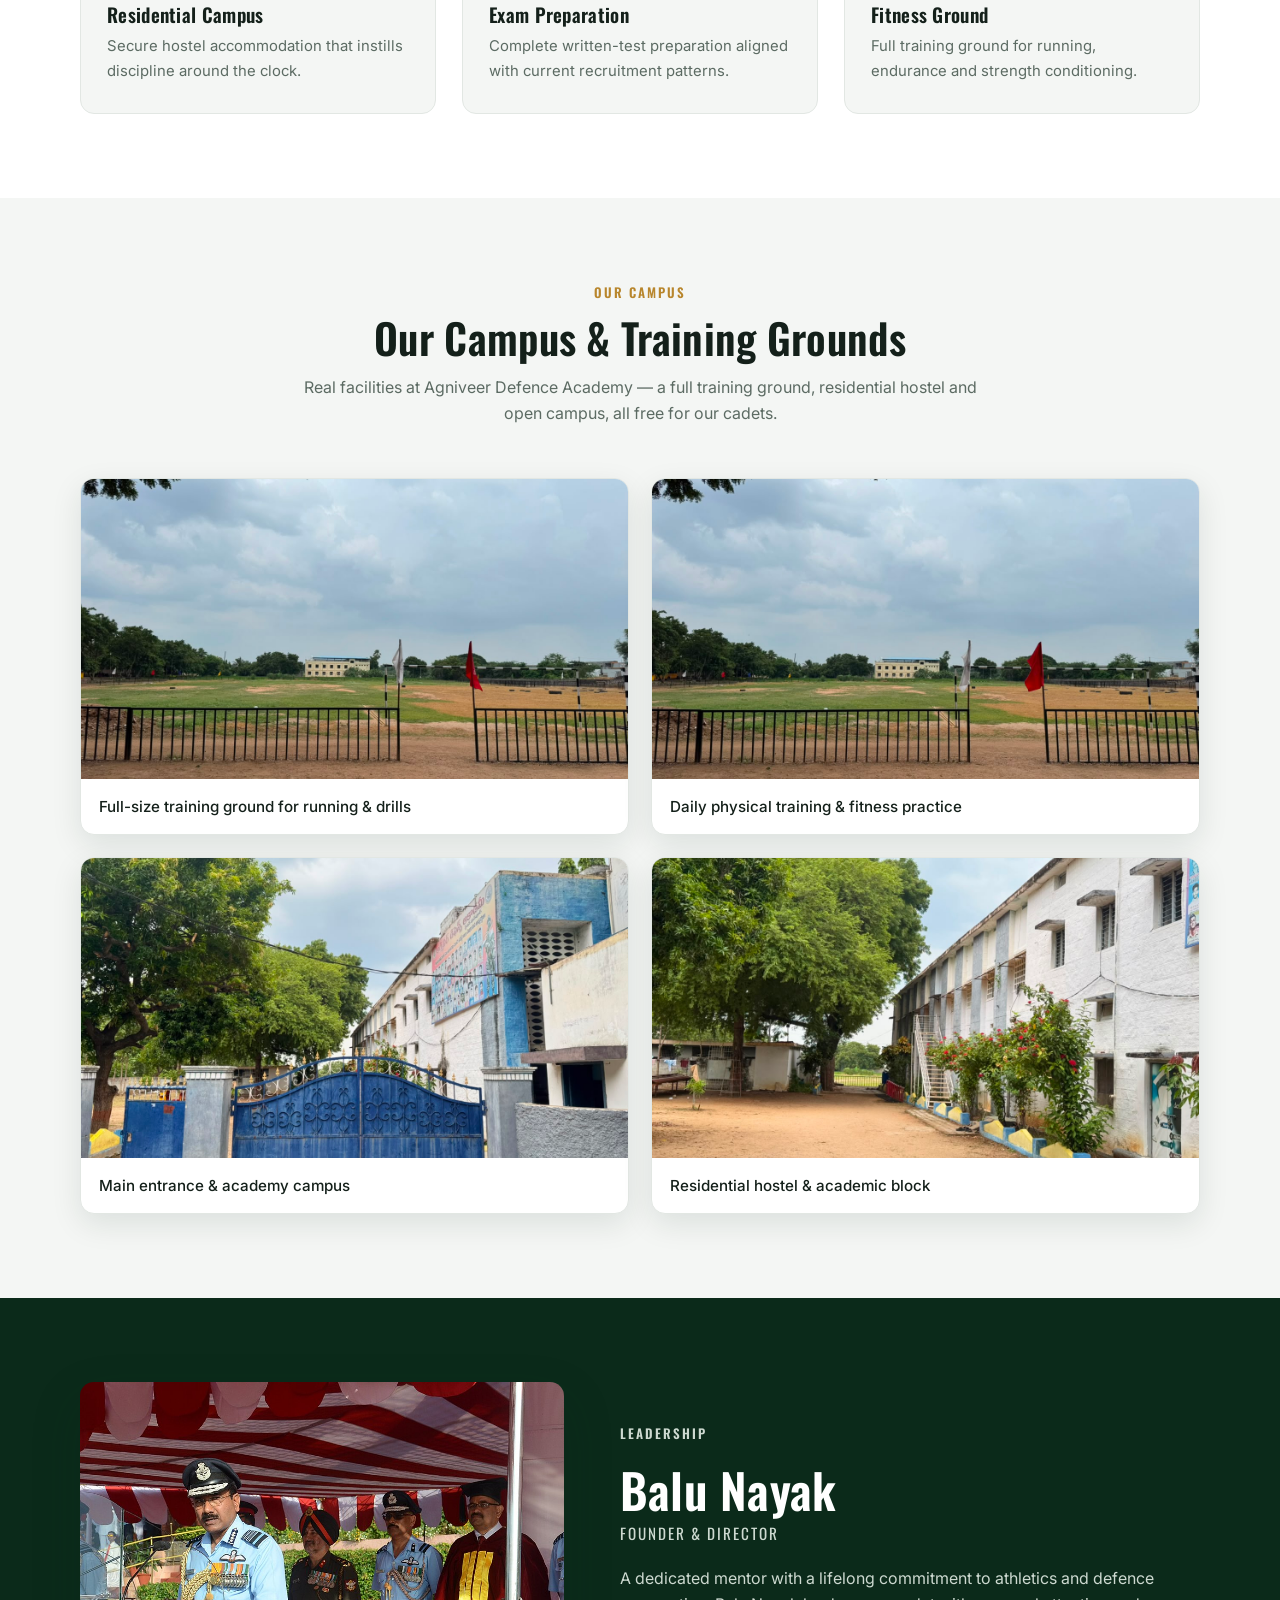
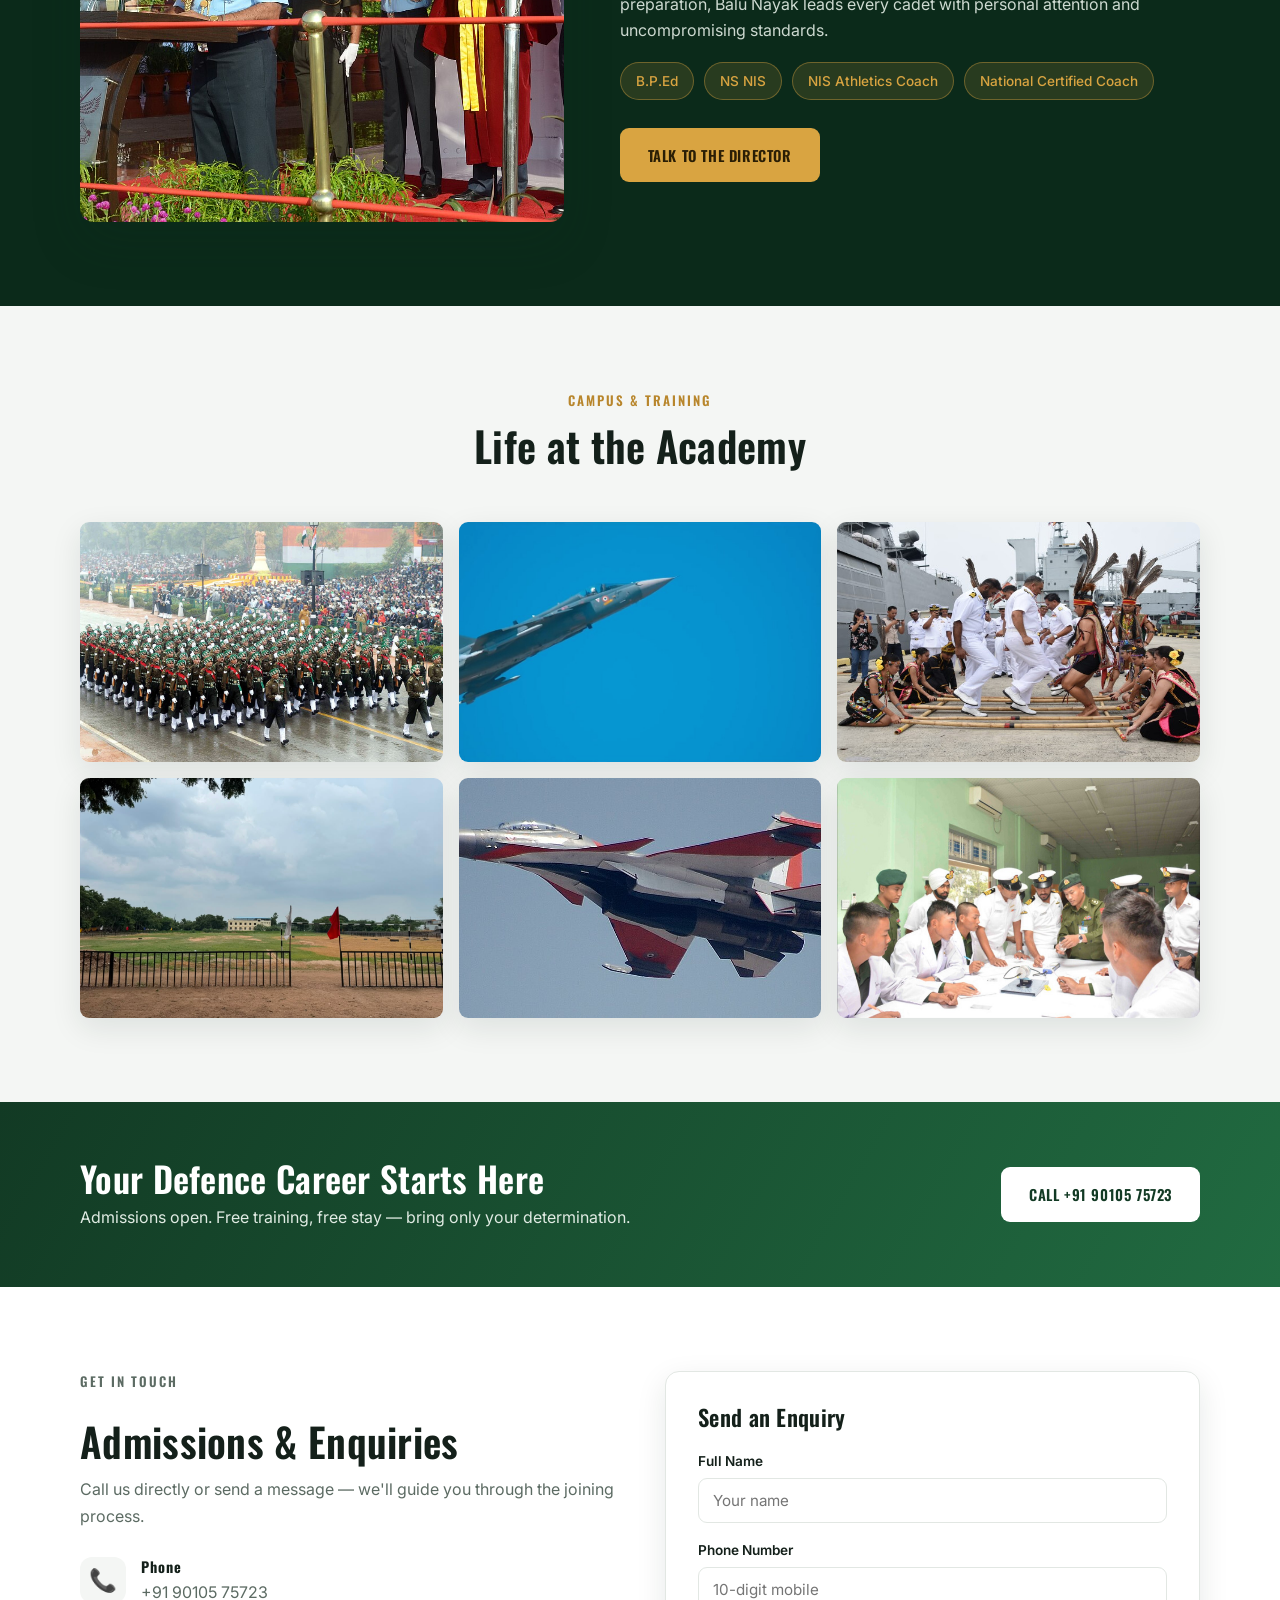
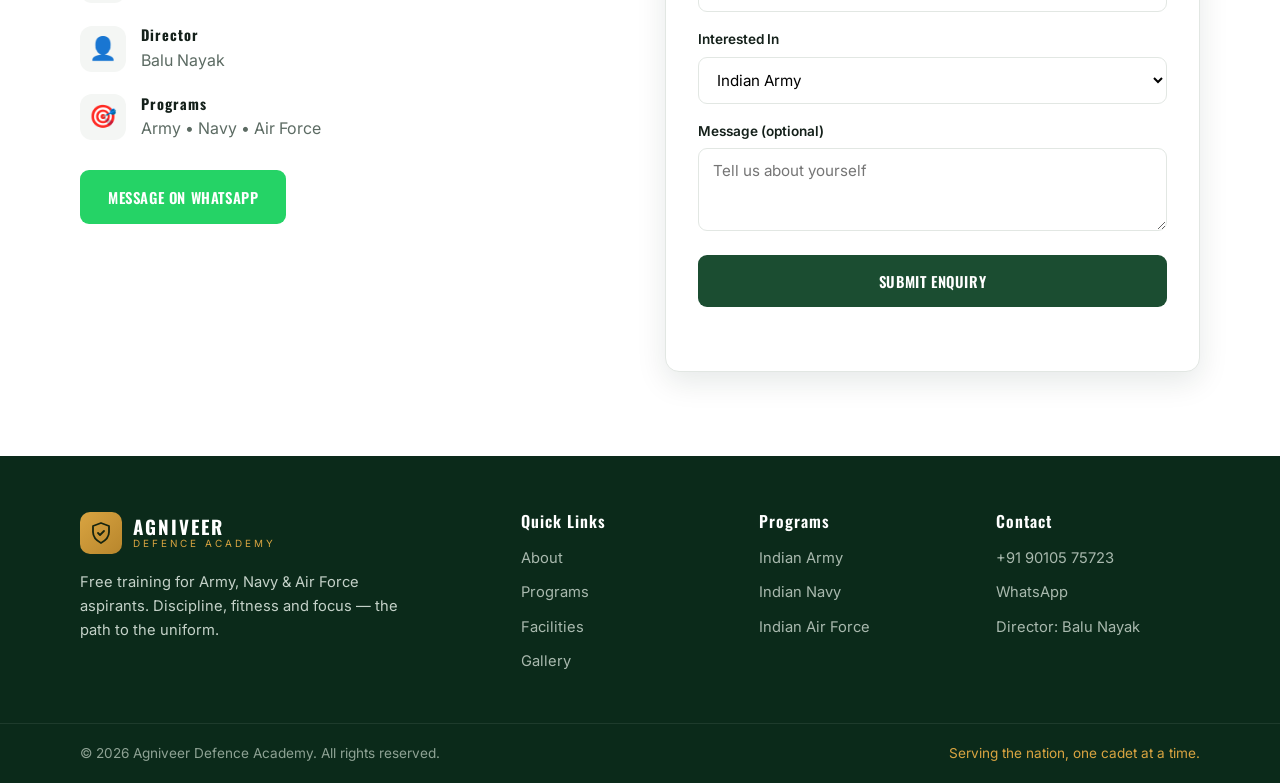
==== commit aeb6a763: "Use real academy photos; Indian-only imagery - Hero now uses the academy's real training ground - Ad" ====
--- a/public/index.html
+++ b/public/index.html
@@ -13,7 +13,7 @@
   <meta property="og:description" content="Free training for Army, Navy & Air Force. Free hostel, education, food & ground." />
   <meta property="og:type" content="website" />
   <meta property="og:url" content="https://agniveersadda.com/" />
-  <meta property="og:image" content="https://agniveersadda.com/images/hero.jpg" />
+  <meta property="og:image" content="https://agniveersadda.com/images/ground-2.jpg" />
 
   <link rel="preconnect" href="https://fonts.googleapis.com" />
   <link rel="preconnect" href="https://fonts.gstatic.com" crossorigin />
@@ -39,6 +39,7 @@
         <a href="#about">About</a>
         <a href="#programs">Programs</a>
         <a href="#features">Facilities</a>
+        <a href="#campus">Campus</a>
         <a href="#director">Director</a>
         <a href="#gallery">Gallery</a>
         <a href="#contact">Contact</a>
@@ -110,8 +111,8 @@
     <div class="container about-grid">
       <div class="about-media">
         <img
-          src="images/about.jpg"
-          alt="Soldiers standing together during a joint training exercise"
+          src="images/campus-building.jpg"
+          alt="Agniveer Defence Academy campus building"
           loading="lazy" />
         <div class="about-badge">
           <strong>100%</strong>
@@ -234,6 +235,35 @@
     </div>
   </section>
 
+  <!-- ============ CAMPUS & GROUNDS ============ -->
+  <section class="section section-alt" id="campus">
+    <div class="container">
+      <div class="section-head">
+        <p class="eyebrow">Our Campus</p>
+        <h2>Our Campus &amp; Training Grounds</h2>
+        <p class="section-lead">Real facilities at Agniveer Defence Academy — a full training ground, residential hostel and open campus, all free for our cadets.</p>
+      </div>
+      <div class="campus-grid">
+        <figure class="campus-card">
+          <img src="images/ground-2.jpg" alt="Wide training ground at Agniveer Defence Academy" loading="lazy" />
+          <figcaption>Full-size training ground for running &amp; drills</figcaption>
+        </figure>
+        <figure class="campus-card">
+          <img src="images/ground-1.jpg" alt="Academy ground with practice markers" loading="lazy" />
+          <figcaption>Daily physical training &amp; fitness practice</figcaption>
+        </figure>
+        <figure class="campus-card">
+          <img src="images/campus-gate.jpg" alt="Main entrance gate of the academy" loading="lazy" />
+          <figcaption>Main entrance &amp; academy campus</figcaption>
+        </figure>
+        <figure class="campus-card">
+          <img src="images/campus-building.jpg" alt="Residential hostel and academic building" loading="lazy" />
+          <figcaption>Residential hostel &amp; academic block</figcaption>
+        </figure>
+      </div>
+    </div>
+  </section>
+
   <!-- ============ DIRECTOR ============ -->
   <section class="section section-dark" id="director">
     <div class="container director-grid">
@@ -271,7 +301,7 @@
         <img src="images/g1.jpg" alt="Republic Day parade marching contingent" loading="lazy" />
         <img src="images/g2.jpg" alt="HAL Tejas fighter aircraft in flight" loading="lazy" />
         <img src="images/g3.jpg" alt="Indian Navy ships at sea" loading="lazy" />
-        <img src="images/g4.jpg" alt="Soldiers during a joint aviation training exercise" loading="lazy" />
+        <img src="images/ground-1.jpg" alt="Agniveer Defence Academy training ground" loading="lazy" />
         <img src="images/g5.jpg" alt="Su-30 MKI performing at an air show" loading="lazy" />
         <img src="images/g6.jpg" alt="Cadets of the Indian Naval Academy" loading="lazy" />
       </div>
--- a/public/css/styles.css
+++ b/public/css/styles.css
@@ -143,7 +143,7 @@
   min-height: 90vh;
   display: flex;
   align-items: center;
-  background: url("../images/hero.jpg") center/cover no-repeat;
+  background: url("../images/ground-2.jpg") center 40%/cover no-repeat;
   color: #fff;
 }
 .hero-overlay {
@@ -238,6 +238,22 @@
   background: rgba(217,164,65,.14); color: var(--gold);
   border: 1px solid rgba(217,164,65,.4);
   padding: 7px 15px; border-radius: 30px; font-size: .85rem; font-weight: 500;
+}
+
+/* ---------- Campus & Grounds ---------- */
+.campus-grid { display: grid; grid-template-columns: repeat(2, 1fr); gap: 22px; }
+.campus-card {
+  background: #fff; border: 1px solid var(--line);
+  border-radius: var(--radius); overflow: hidden; box-shadow: var(--shadow);
+  transition: transform .2s ease, box-shadow .2s ease;
+}
+.campus-card:hover { transform: translateY(-4px); box-shadow: var(--shadow-lg); }
+.campus-card img { width: 100%; height: 300px; object-fit: cover; display: block; transition: transform .45s ease; }
+.campus-card:hover img { transform: scale(1.04); }
+.campus-card figcaption { padding: 15px 18px; font-weight: 500; color: var(--ink); font-size: .95rem; }
+@media (max-width: 720px) {
+  .campus-grid { grid-template-columns: 1fr; }
+  .campus-card img { height: 240px; }
 }
 
 /* ---------- Gallery ---------- */
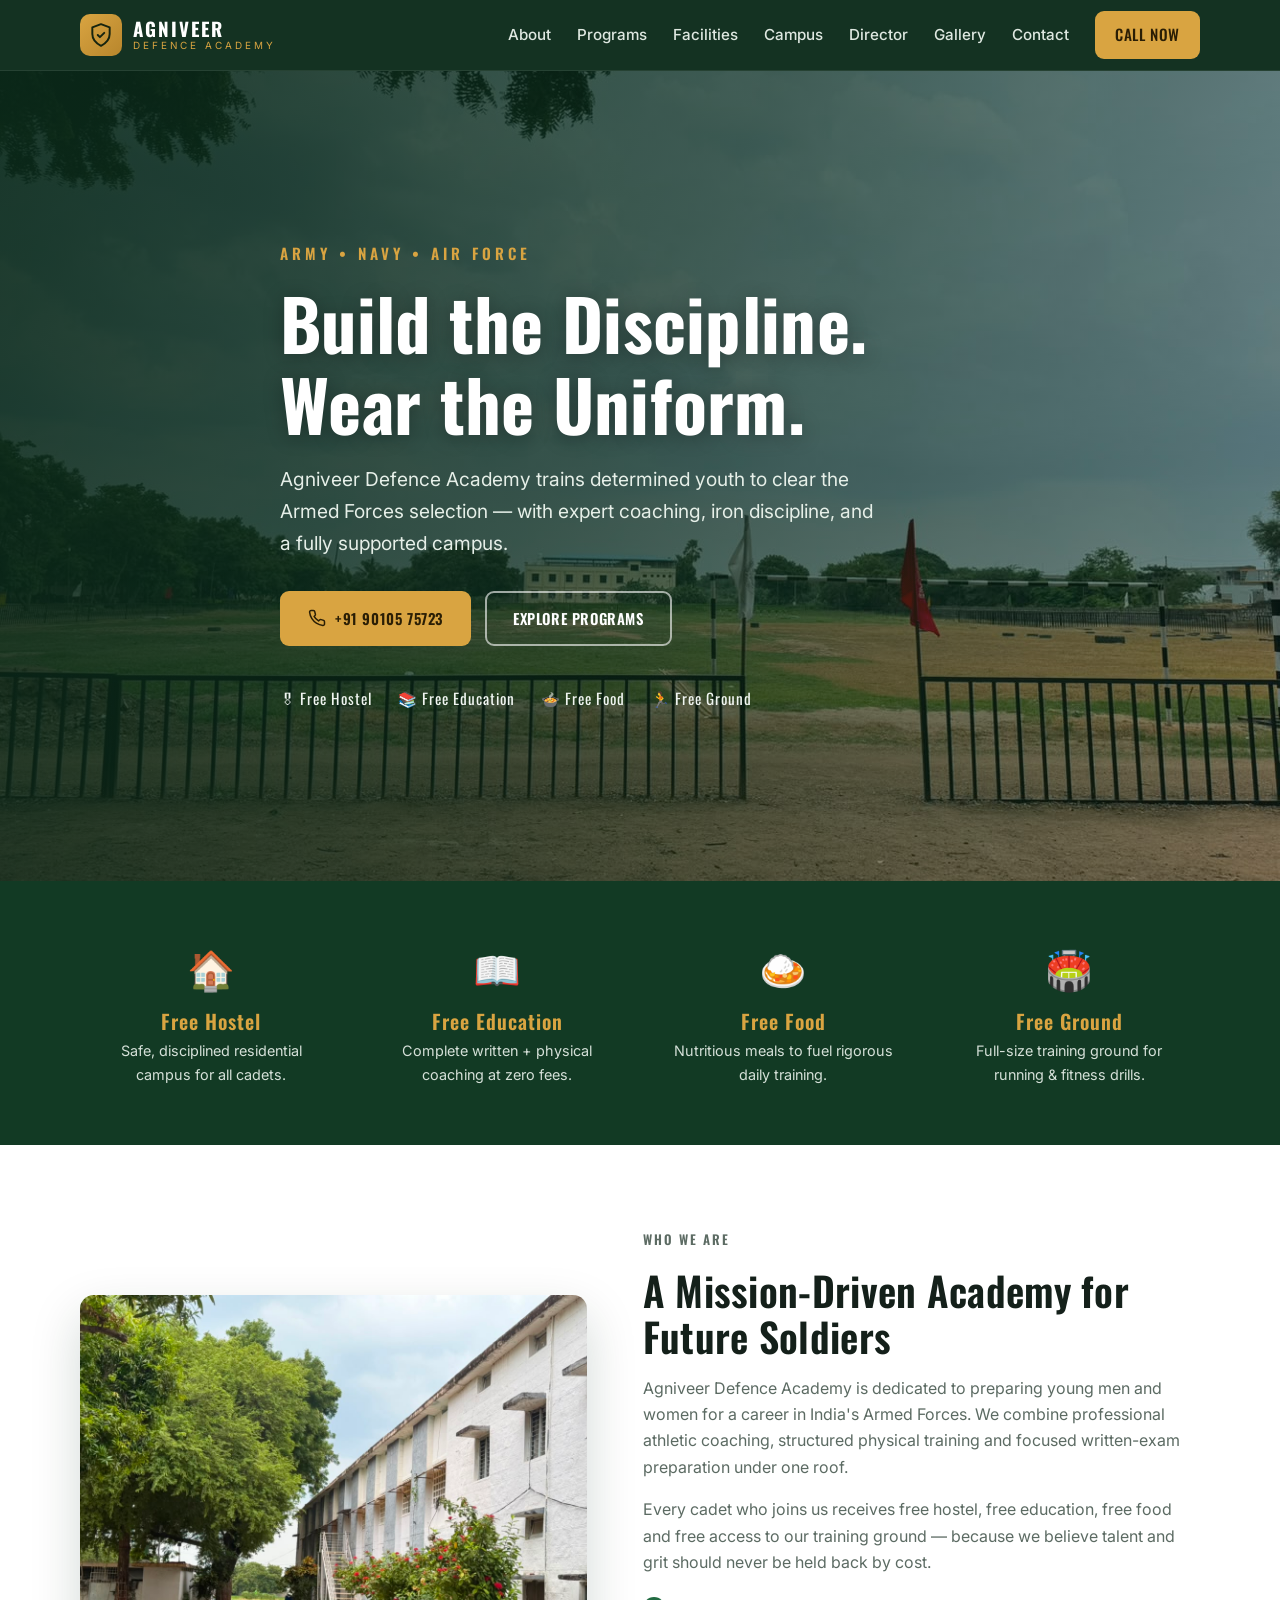
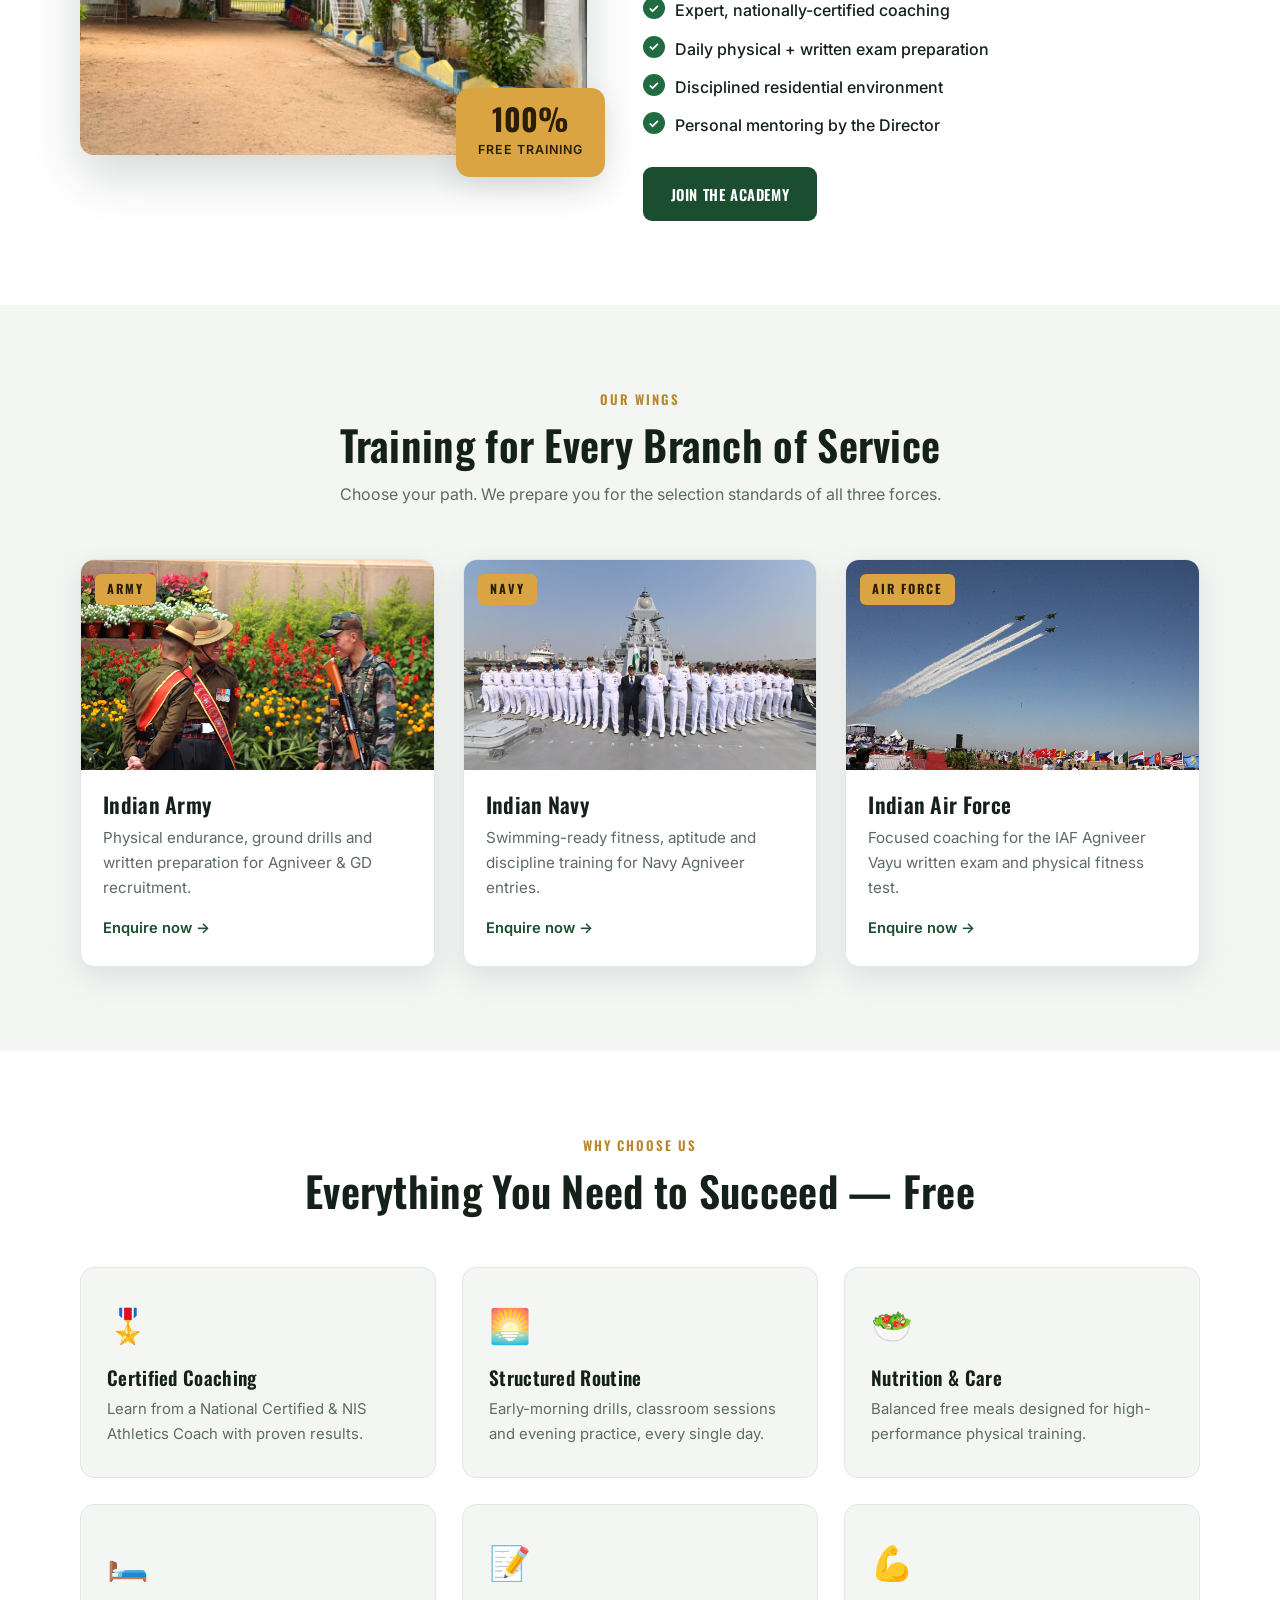
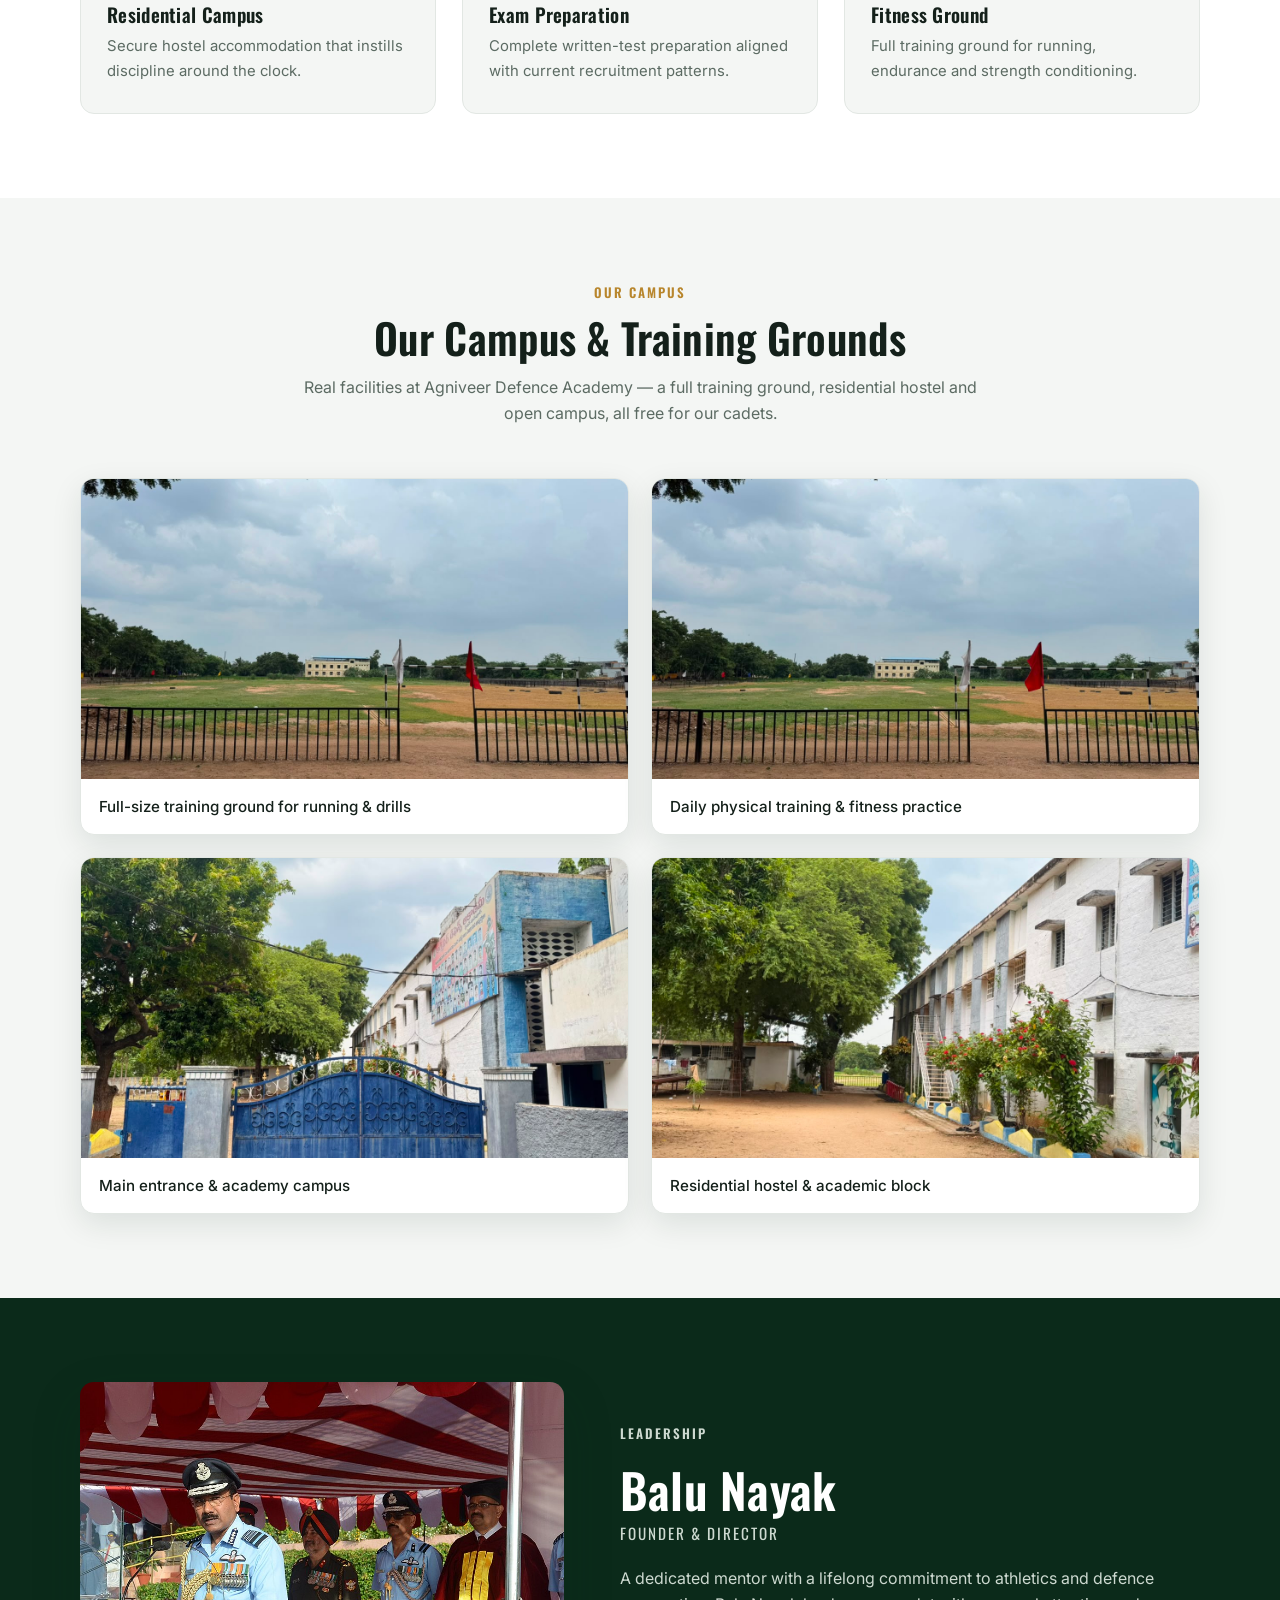
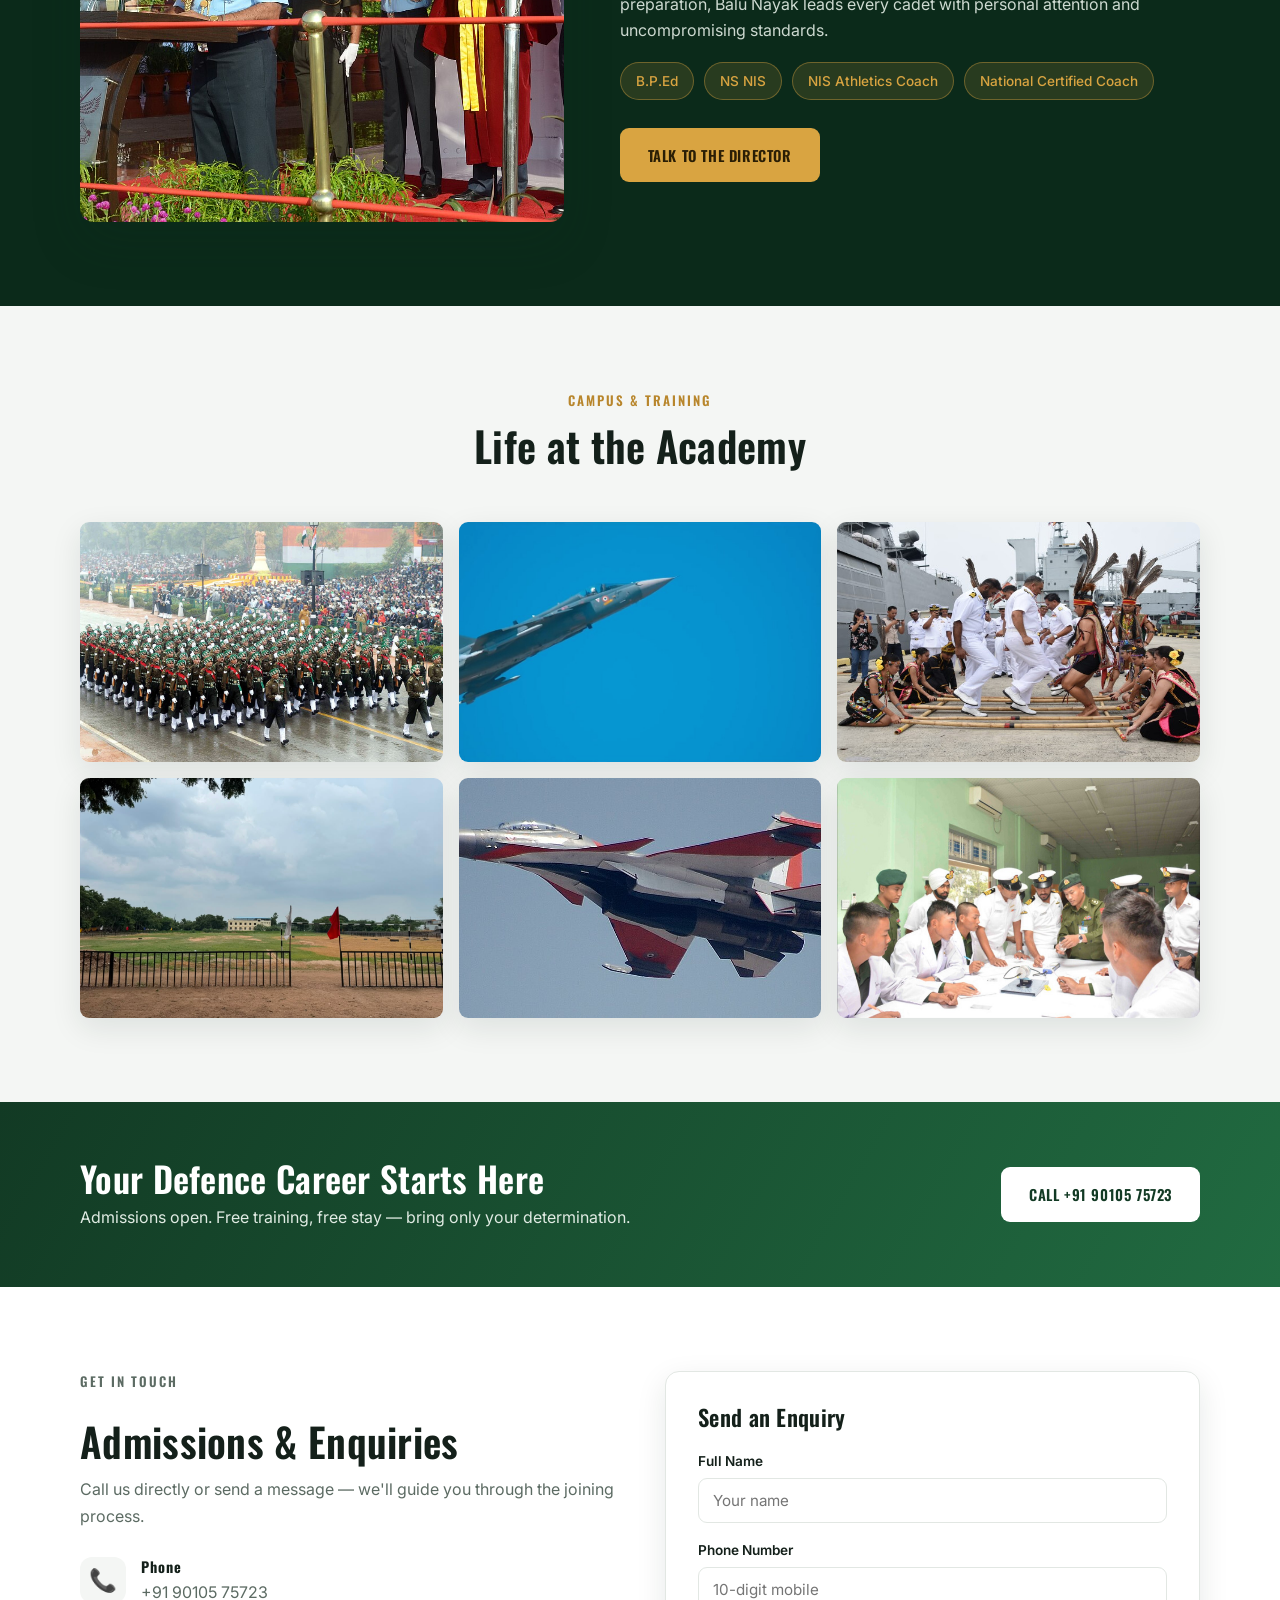
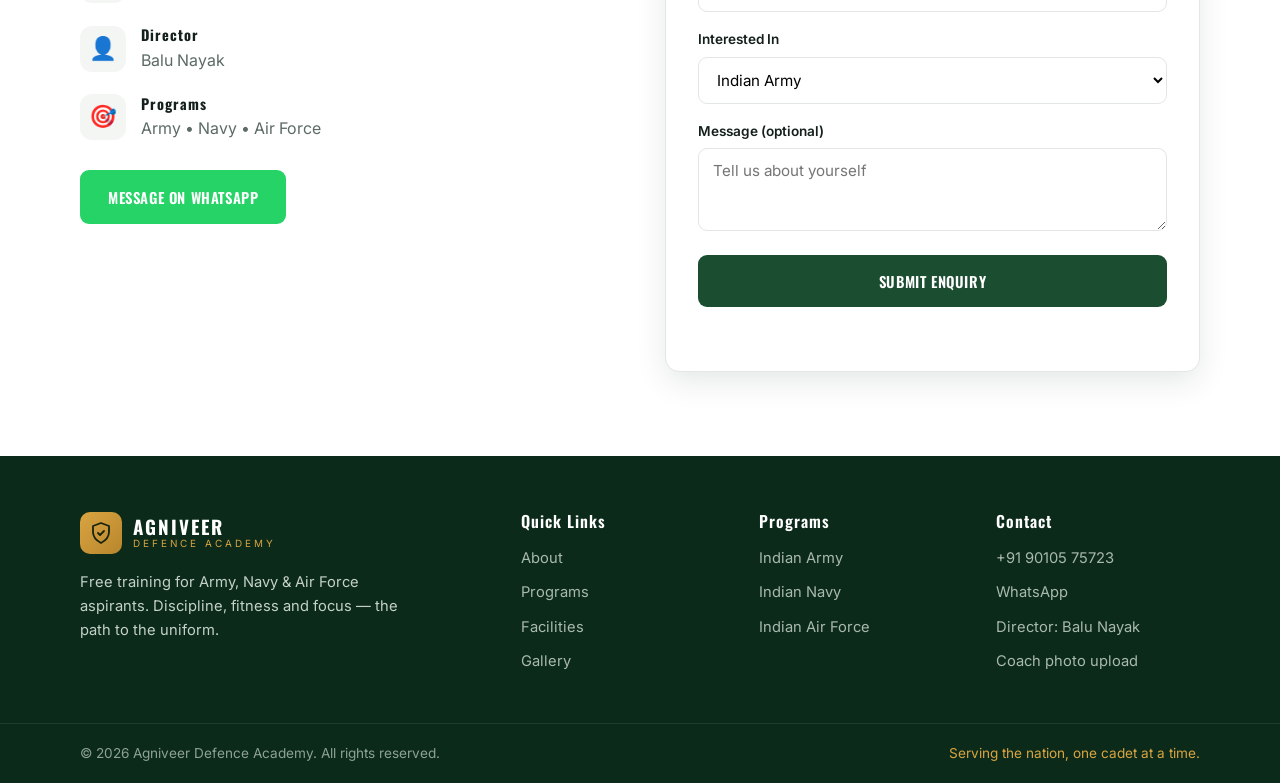
==== commit dd11f488: "Add coach photo-upload mechanism (Worker + KV) - Worker (src/index.js) serves the site and a small p" ====
--- a/public/index.html
+++ b/public/index.html
@@ -305,6 +305,18 @@
         <img src="images/g5.jpg" alt="Su-30 MKI performing at an air show" loading="lazy" />
         <img src="images/g6.jpg" alt="Cadets of the Indian Naval Academy" loading="lazy" />
       </div>
+    </div>
+  </section>
+
+  <!-- ============ LATEST PHOTOS (coach uploads) ============ -->
+  <section class="section" id="updates" hidden>
+    <div class="container">
+      <div class="section-head">
+        <p class="eyebrow">Latest Photos</p>
+        <h2>Latest from the Academy</h2>
+        <p class="section-lead">Fresh moments from our daily training, added by our coaches.</p>
+      </div>
+      <div class="gallery-grid" id="latestGrid"></div>
     </div>
   </section>
 
@@ -421,6 +433,7 @@
         <a href="tel:+919010575723">+91 90105 75723</a>
         <a href="https://wa.me/919010575723" target="_blank" rel="noopener">WhatsApp</a>
         <span>Director: Balu Nayak</span>
+        <a href="/admin">Coach photo upload</a>
       </div>
     </div>
     <div class="footer-bottom">
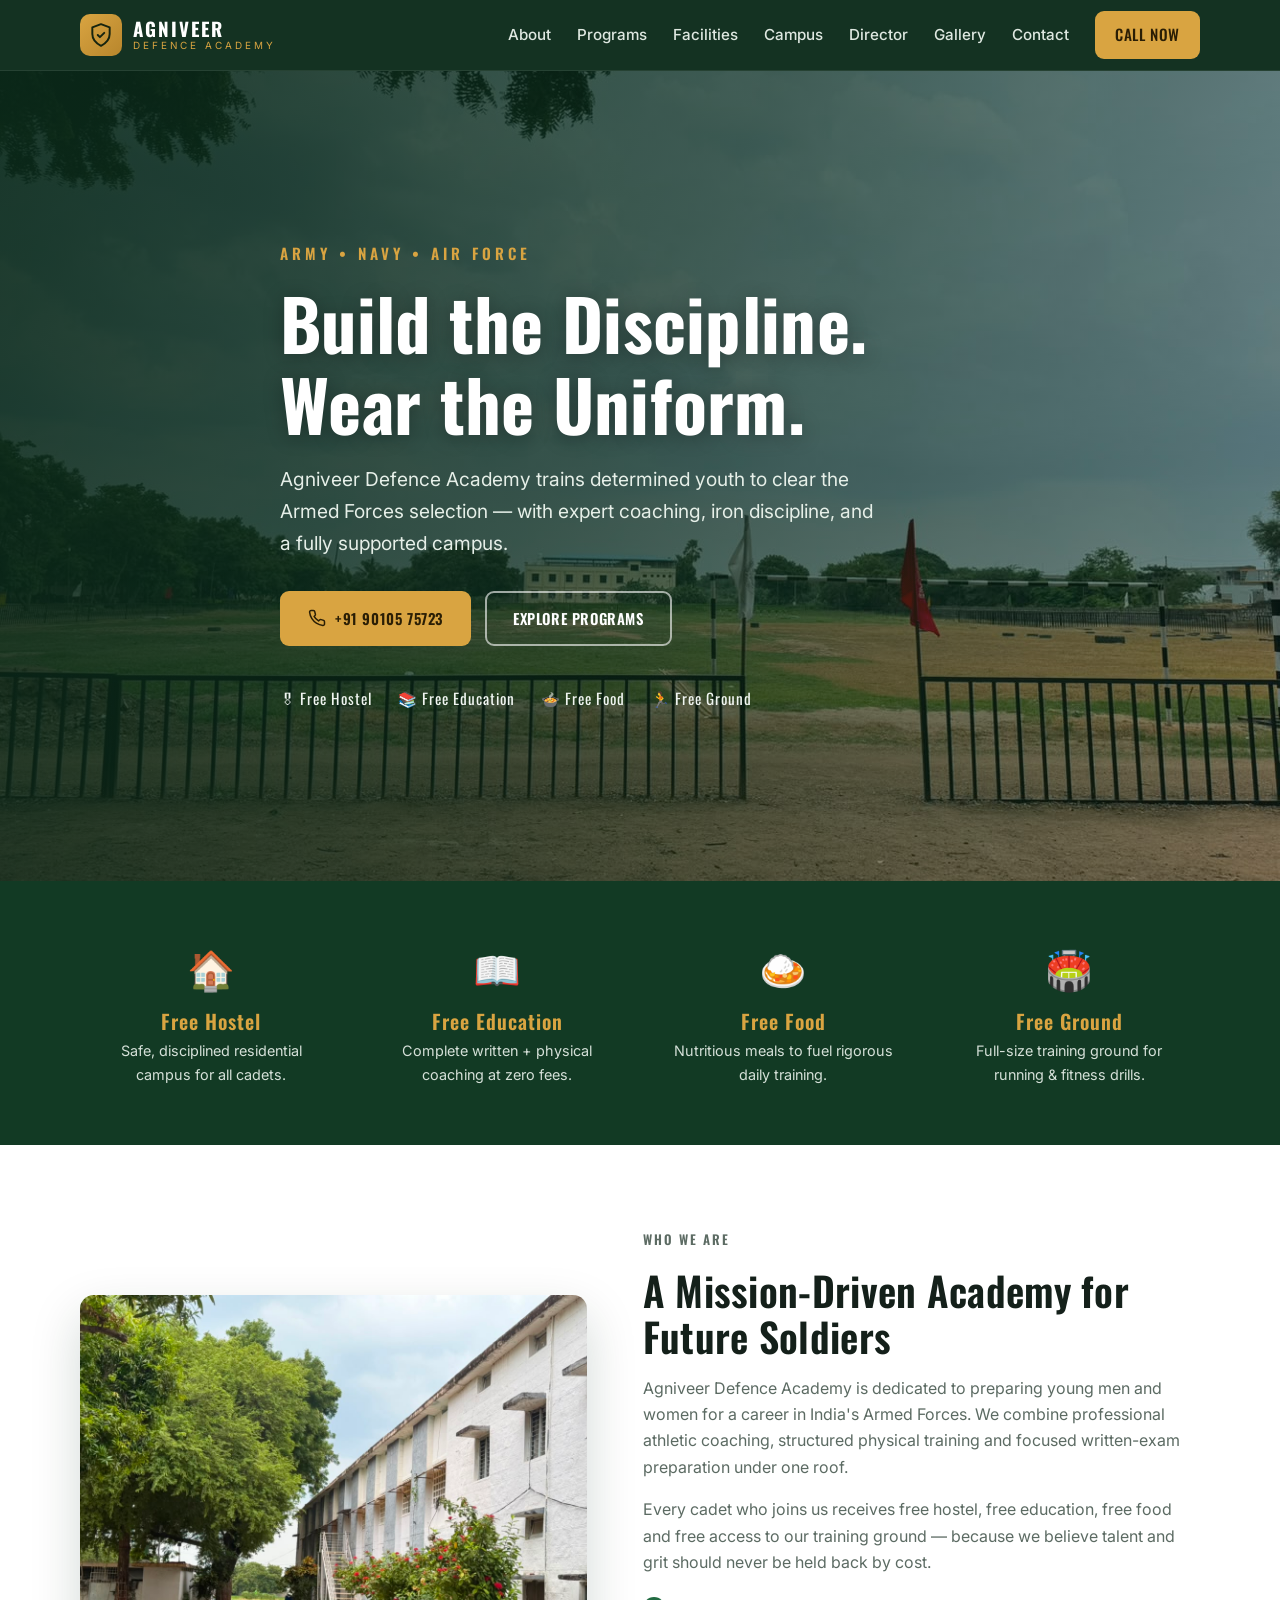
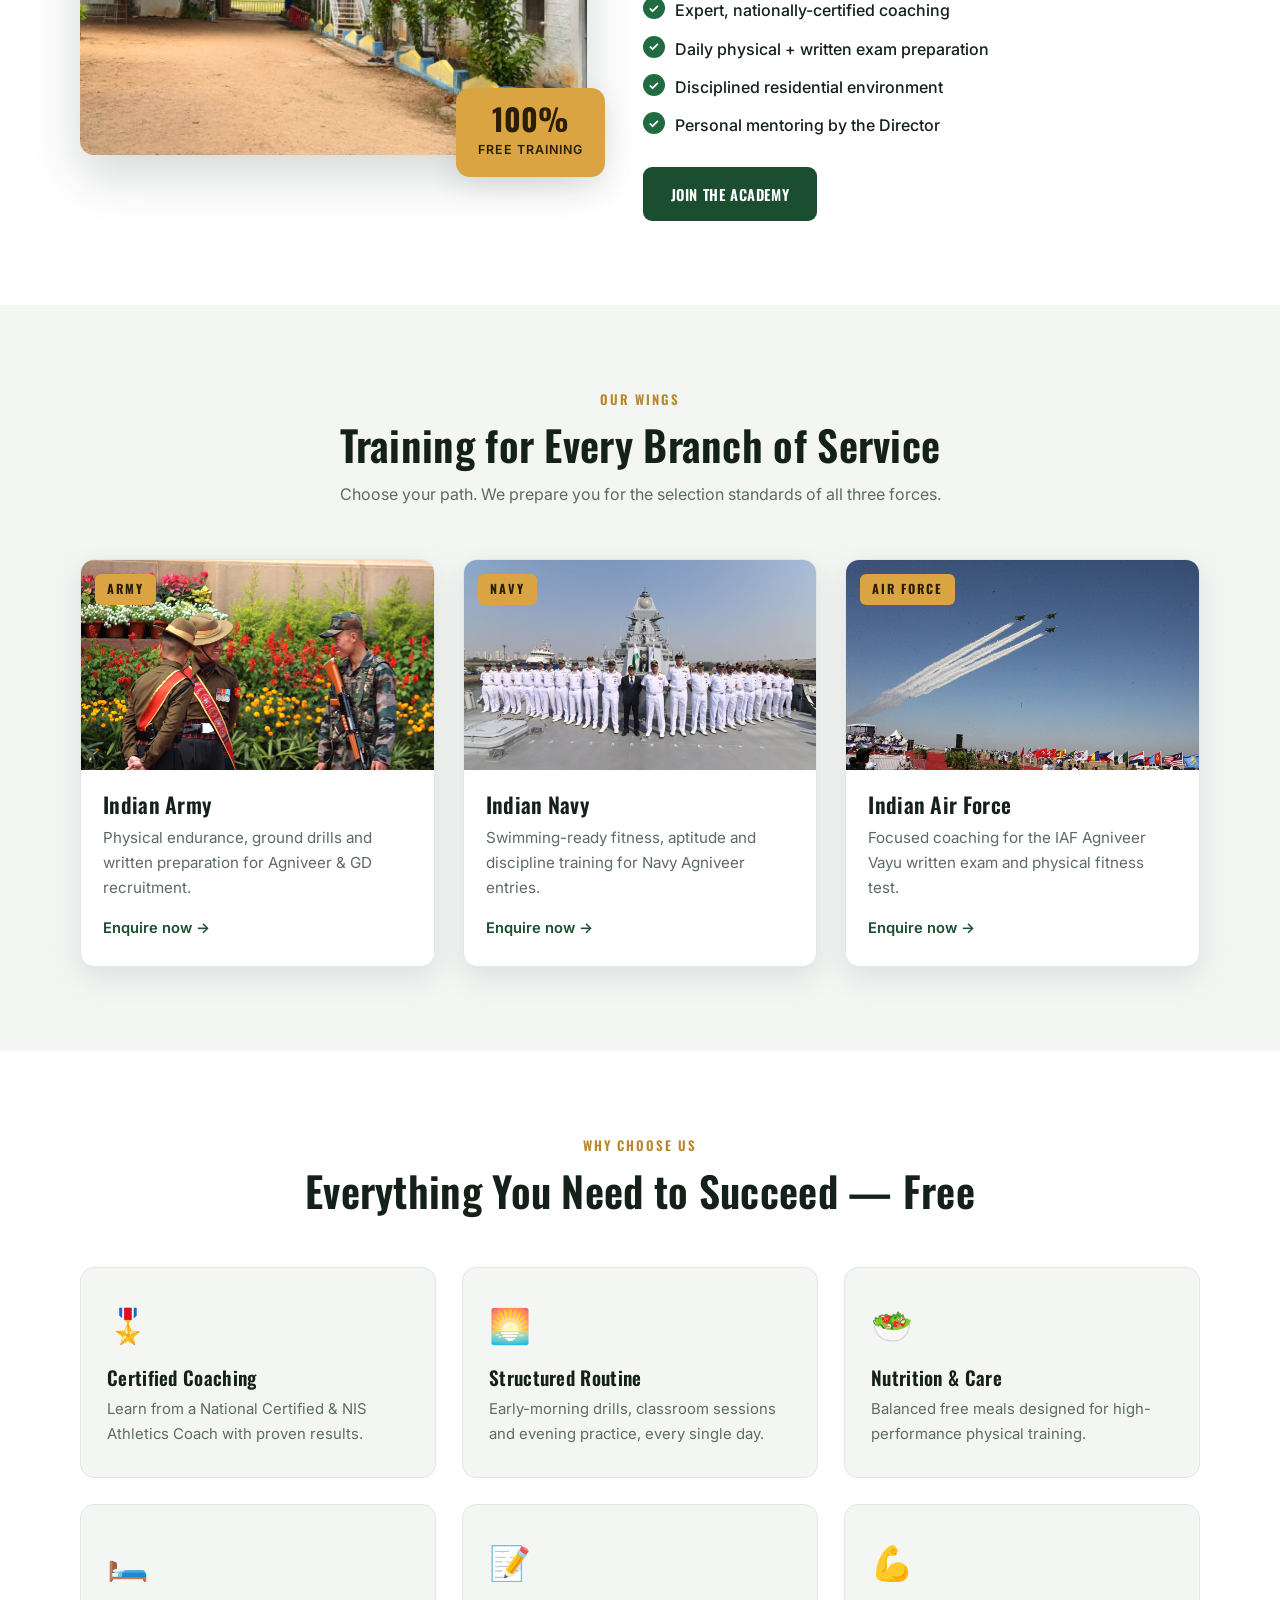
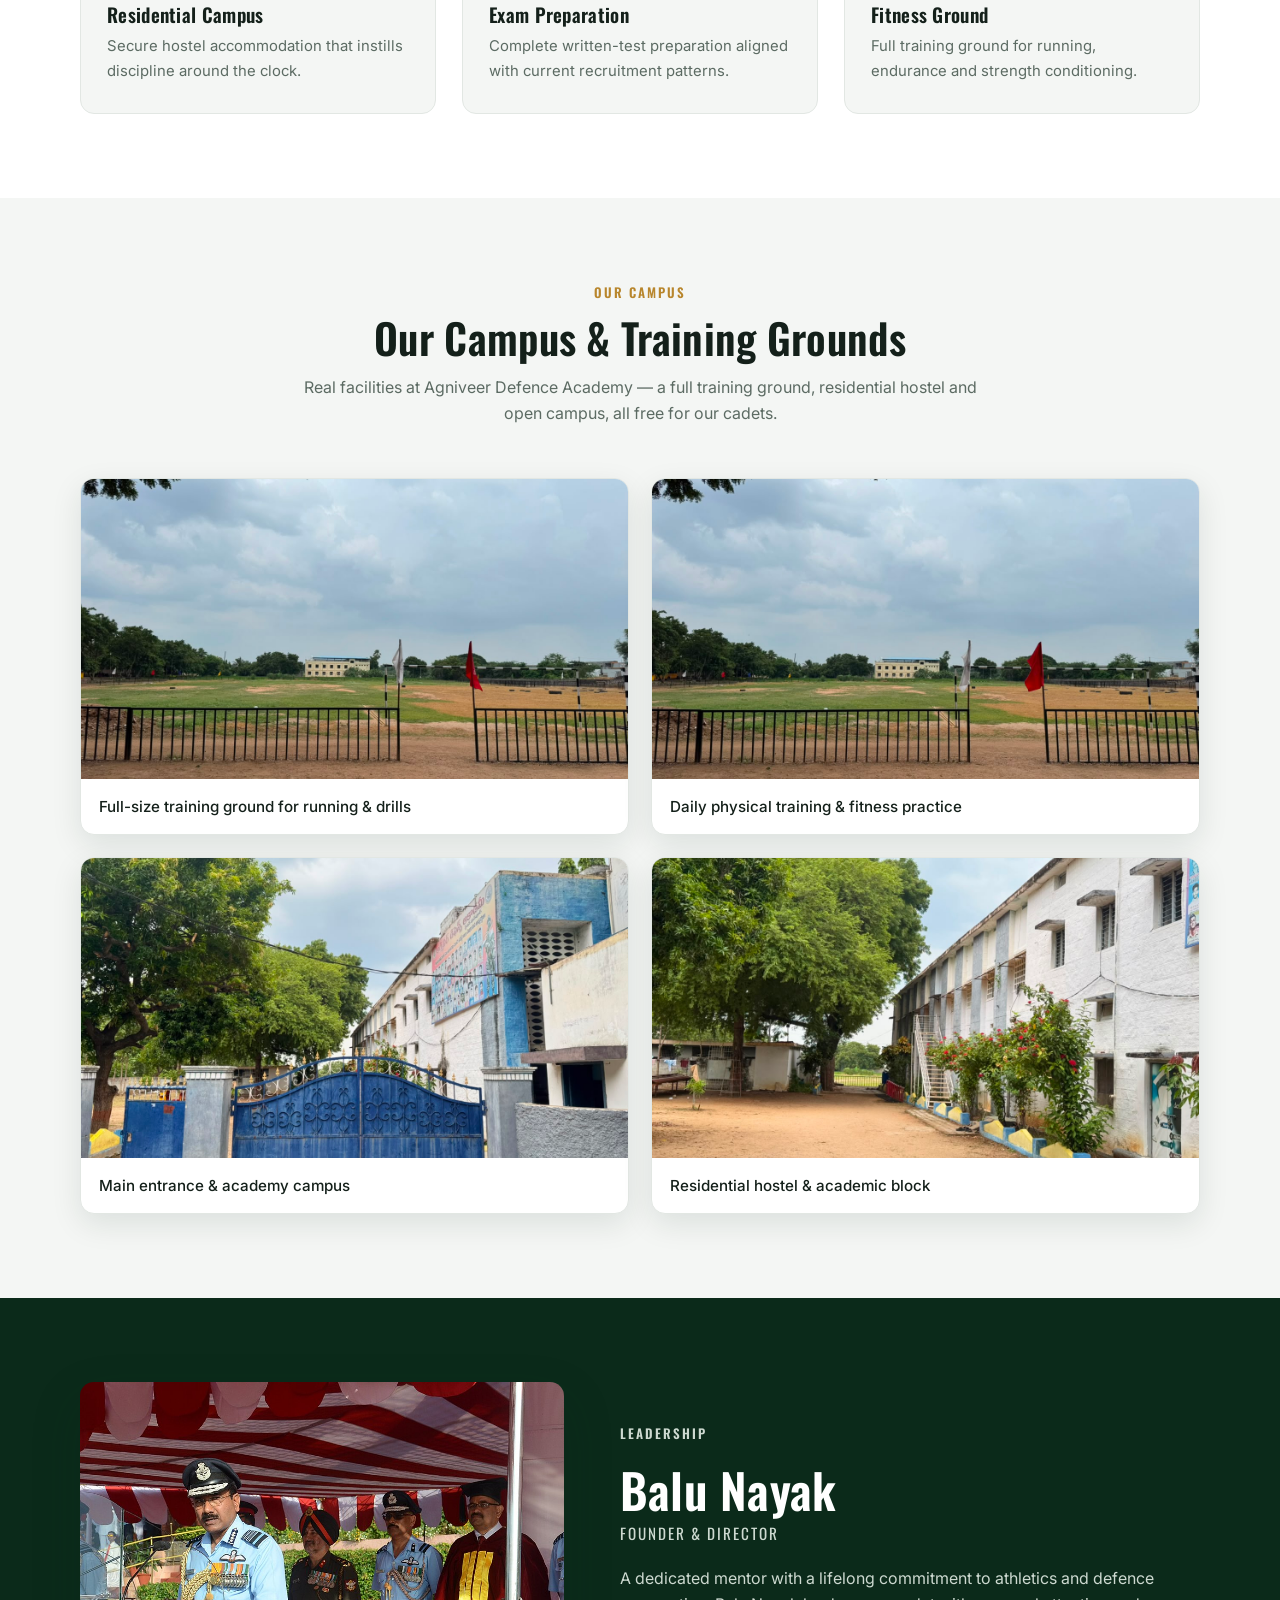
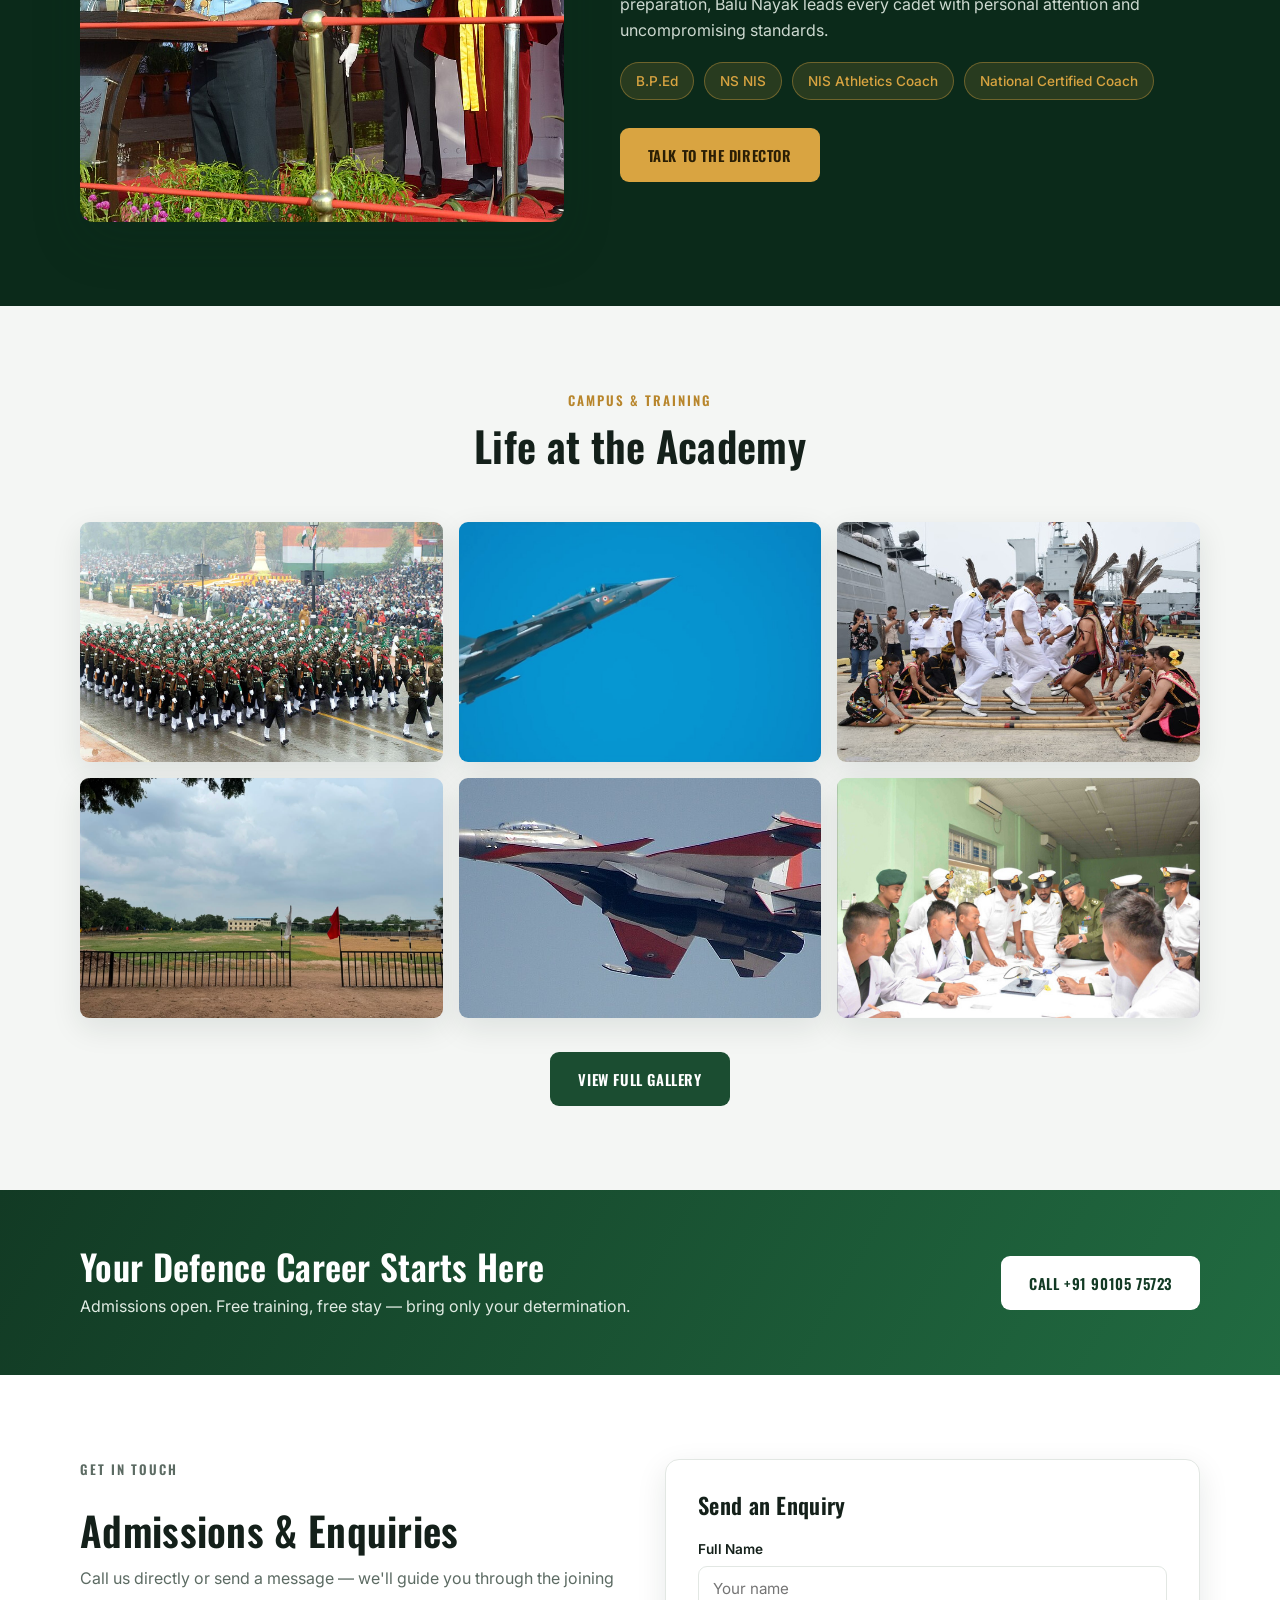
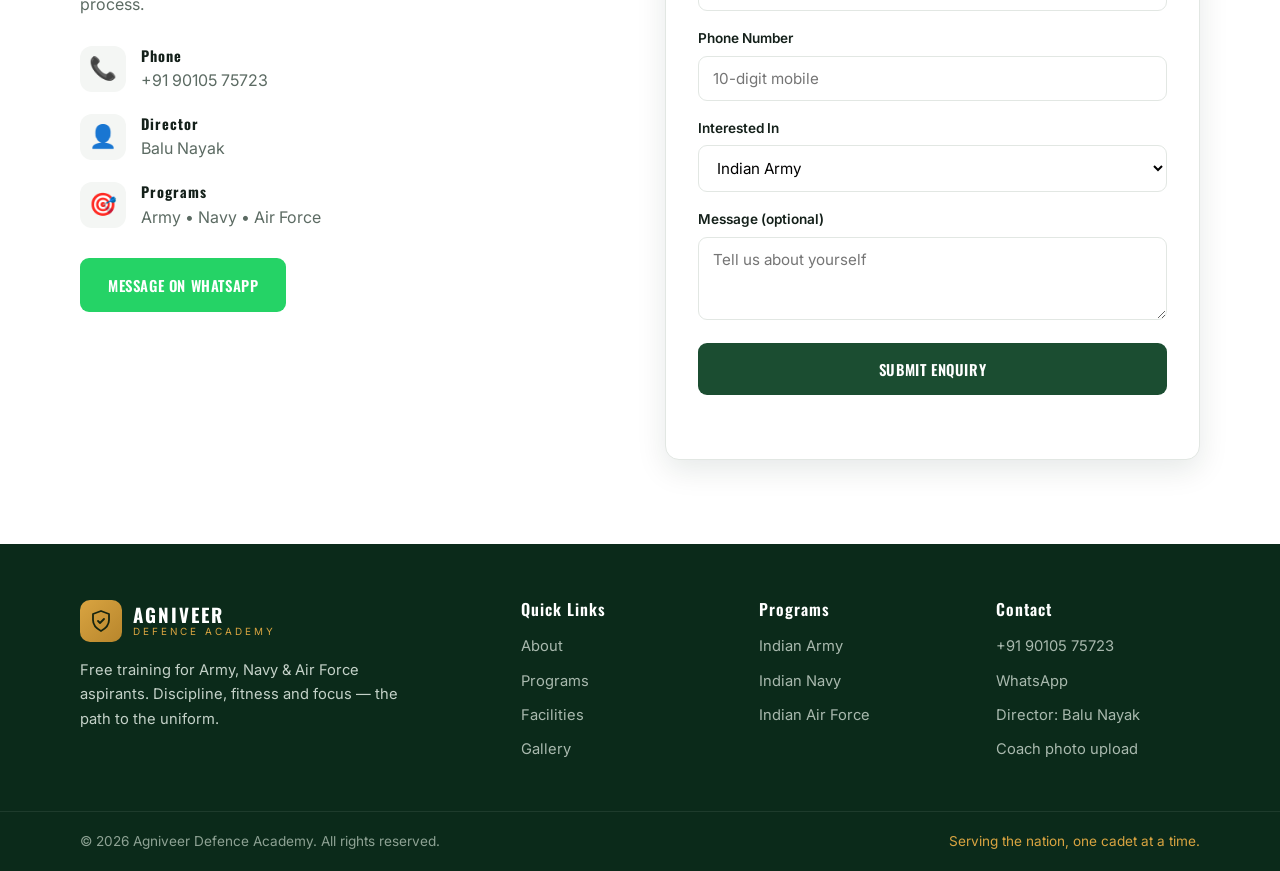
==== commit 627fbcc9: "Add dedicated Gallery page for coach uploads - New /gallery page shows uploaded photos ("Latest") + " ====
--- a/public/index.html
+++ b/public/index.html
@@ -41,7 +41,7 @@
         <a href="#features">Facilities</a>
         <a href="#campus">Campus</a>
         <a href="#director">Director</a>
-        <a href="#gallery">Gallery</a>
+        <a href="gallery.html">Gallery</a>
         <a href="#contact">Contact</a>
         <a href="tel:+919010575723" class="btn btn-call btn-sm">Call Now</a>
       </nav>
@@ -305,18 +305,9 @@
         <img src="images/g5.jpg" alt="Su-30 MKI performing at an air show" loading="lazy" />
         <img src="images/g6.jpg" alt="Cadets of the Indian Naval Academy" loading="lazy" />
       </div>
-    </div>
-  </section>
-
-  <!-- ============ LATEST PHOTOS (coach uploads) ============ -->
-  <section class="section" id="updates" hidden>
-    <div class="container">
-      <div class="section-head">
-        <p class="eyebrow">Latest Photos</p>
-        <h2>Latest from the Academy</h2>
-        <p class="section-lead">Fresh moments from our daily training, added by our coaches.</p>
-      </div>
-      <div class="gallery-grid" id="latestGrid"></div>
+      <div style="text-align:center; margin-top:34px;">
+        <a href="gallery.html" class="btn btn-primary">View Full Gallery</a>
+      </div>
     </div>
   </section>
 
@@ -418,7 +409,7 @@
         <a href="#about">About</a>
         <a href="#programs">Programs</a>
         <a href="#features">Facilities</a>
-        <a href="#gallery">Gallery</a>
+        <a href="gallery.html">Gallery</a>
       </div>
 
       <div class="footer-col">
